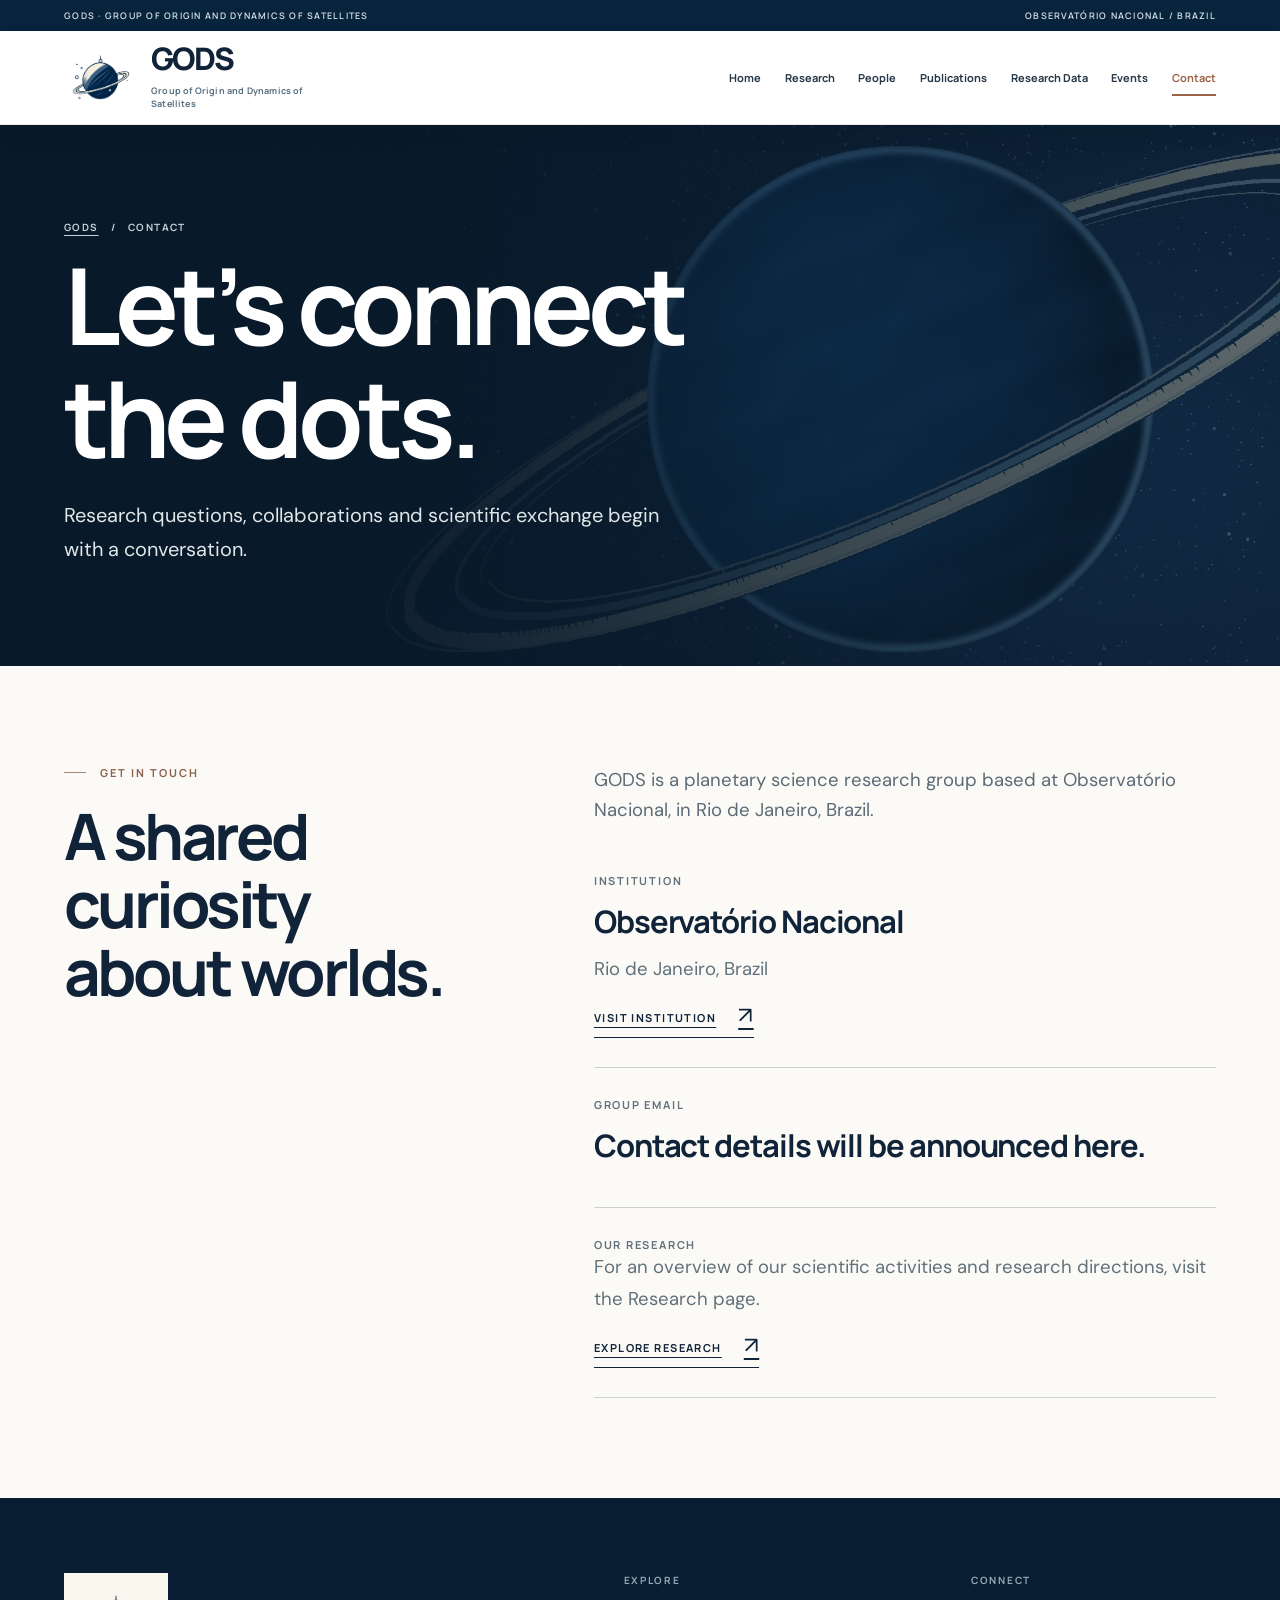
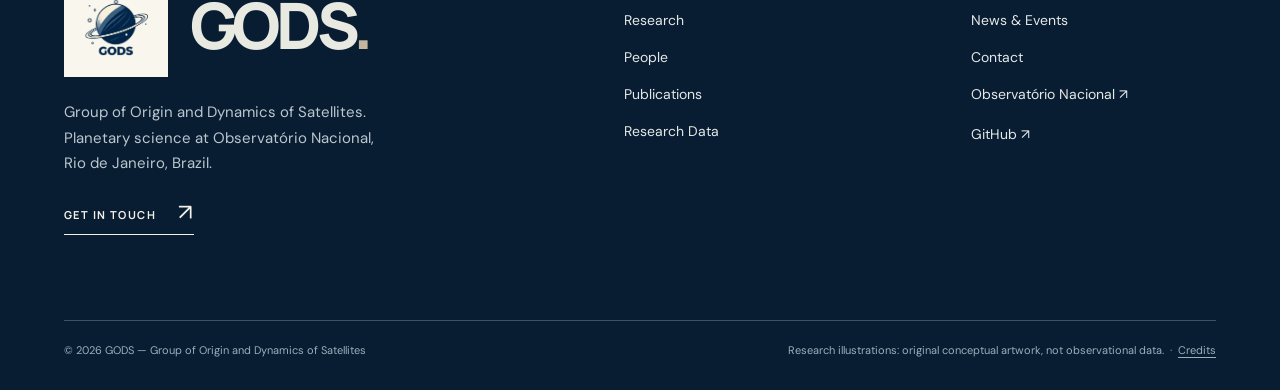
==== contact.html @ fd7c3496 "version chatgpt" ====
<!doctype html><html lang="en"><head><meta charset="utf-8"><meta name="viewport" content="width=device-width,initial-scale=1"><meta name="theme-color" content="#08243d"><meta name="description" content="Contact the GODS research group at Observatório Nacional in Brazil."><meta property="og:type" content="website"><meta property="og:title" content="Contact | GODS"><meta property="og:description" content="Contact the GODS research group at Observatório Nacional in Brazil."><meta property="og:image" content="assets/images/hero-orbits.webp"><title>Contact | GODS — Group of Origin and Dynamics of Satellites</title><link rel="icon" href="assets/images/favicon.svg" type="image/svg+xml"><link rel="stylesheet" href="assets/css/style.css"><script defer src="assets/js/content.js"></script><script defer src="assets/js/site.js"></script></head><body><a class="skip-link" href="#main">Skip to content</a>
<div class="top-strap"><div class="container"><span>GODS · GROUP OF ORIGIN AND DYNAMICS OF SATELLITES</span><span class="strap-right">OBSERVATÓRIO NACIONAL / BRAZIL</span></div></div>
<header class="header is-sticky" id="site-header"><div class="container">
<a href="index.html" class="brand" aria-label="GODS homepage"><img src="assets/images/gods-mark.png" alt="" class="brand-mark"><span><span class="brand-name">GODS</span><span class="brand-sub">Group of Origin and Dynamics of Satellites</span></span></a>
<button class="nav-toggle" id="nav-toggle" type="button" aria-expanded="false" aria-controls="primary-nav" aria-label="Open menu"><span></span><span></span><span></span></button>
<nav class="nav" id="primary-nav" aria-label="Primary navigation"><a href="index.html">Home</a><a href="research.html">Research</a><a href="people.html">People</a><a href="publications.html">Publications</a><a href="data.html">Research Data</a><a href="events.html">Events</a><a href="contact.html" aria-current="page">Contact</a></nav></div></header><main id="main"><section class="page-hero"><img class="hero-bg" src="assets/images/hero-orbits.webp" alt="" aria-hidden="true"><div class="container"><div class="breadcrumb"><a href="index.html">GODS</a><span>/</span><span>Contact</span></div><h1 class="display">Let’s connect<br>the dots.</h1><p>Research questions, collaborations and scientific exchange begin with a conversation.</p></div></section>
<section class="page-intro surface-white"><div class="container contact-wrap"><div><div class="kicker overline" style="margin-bottom:22px">Get in touch</div><h2 class="display">A shared curiosity about worlds.</h2></div><div><p class="body-xl muted">GODS is a planetary science research group based at Observatório Nacional, in Rio de Janeiro, Brazil.</p><div class="contact-item"><div class="text-label">Institution</div><div class="value">Observatório Nacional</div><p>Rio de Janeiro, Brazil</p><a class="line-link" href="https://www.gov.br/observatorio/pt-br" target="_blank" rel="noopener noreferrer">Visit institution <span class="arrow">↗</span></a></div><div class="contact-item"><div class="text-label">Group email</div><div class="value" data-contact-email>Contact details will be announced here.</div></div><div class="contact-item"><div class="text-label">Our research</div><p>For an overview of our scientific activities and research directions, visit the Research page.</p><a class="line-link" href="research.html">Explore research <span class="arrow">↗</span></a></div></div></div></section></main><footer class="site-footer"><div class="container"><div class="footer-top"><div class="footer-identity"><div class="footer-lockup"><img src="assets/images/gods-logo.png" class="footer-logo" alt="GODS emblem"><div class="footer-name">GODS<span style="color:#c2b79e">.</span></div></div><p>Group of Origin and Dynamics of Satellites.<br>Planetary science at Observatório Nacional, Rio de Janeiro, Brazil.</p><a class="line-link" style="color:#f3f0e7" href="contact.html">Get in touch <span class="arrow">↗</span></a></div><div class="footer-col"><div class="footer-heading">Explore</div><a href="research.html">Research</a><a href="people.html">People</a><a href="publications.html">Publications</a><a href="data.html">Research Data</a></div><div class="footer-col"><div class="footer-heading">Connect</div><a href="events.html">News &amp; Events</a><a href="contact.html">Contact</a><a href="https://www.gov.br/observatorio/pt-br" target="_blank" rel="noopener noreferrer">Observatório Nacional ↗</a><a href="#" data-github-link style="display:none" target="_blank" rel="noopener noreferrer">GitHub ↗</a></div></div><div class="footer-bottom"><span>© <span id="current-year">2026</span> GODS — Group of Origin and Dynamics of Satellites</span><span>Research illustrations: original conceptual artwork, not observational data. &nbsp;·&nbsp; <a href="credits.html">Credits</a></span></div></div></footer></body></html>
---- assets/css/style.css ----
/* GODS — Group of Origin and Dynamics of Satellites
   Editorial site / responsive static build for GitHub Pages. */
@import url('https://fonts.googleapis.com/css2?family=DM+Sans:wght@400;500;600;700&family=Manrope:wght@400;500;600;700;800&display=swap');
:root{--ink:#102338;--navy:#071a2f;--deep:#071321;--slate:#54728a;--ivory:#f5f1e5;--paper:#fbfaf7;--white:#fff;--muted:#5a6670;--line:#d9ddd9;--gold:#c4a779;--font:'DM Sans',Arial,sans-serif;--display:'Manrope','DM Sans',Arial,sans-serif;--max:1376px;--ease:cubic-bezier(.2,.65,.2,1)}
*{box-sizing:border-box}html{scroll-behavior:smooth}body{margin:0;font:400 16px/1.7 var(--font);color:var(--ink);background:var(--paper);-webkit-font-smoothing:antialiased}img{max-width:100%;display:block}a{color:inherit;text-decoration:none}button,input,select{font:inherit}button{cursor:pointer}button,input,select{touch-action:manipulation}::selection{background:#c7d8e1;color:var(--deep)}:focus-visible{outline:3px solid #6aa7c7;outline-offset:4px}.sr-only{position:absolute;width:1px;height:1px;overflow:hidden;clip:rect(0,0,0,0);white-space:nowrap}.skip-link{position:fixed;top:-60px;left:12px;z-index:100;padding:12px 18px;color:#fff;background:#111}.skip-link:focus{top:12px}.container{max-width:var(--max);padding:0 clamp(24px,5vw,80px);margin:0 auto}.kicker{font:700 11px/1.3 var(--display);letter-spacing:.18em;text-transform:uppercase}.kicker:before{content:'';width:22px;height:1px;background:currentColor;display:inline-block;vertical-align:middle;margin:0 14px 3px 0;opacity:.75}.section-no{font:600 11px/1 var(--display);letter-spacing:.13em;color:#8b8d89}.display{font-family:var(--display);font-weight:700;letter-spacing:-.055em;line-height:1.06}.section-title{font-size:clamp(2.65rem,5.4vw,5.4rem);margin:0}.body-xl{font-size:clamp(1.2rem,1.9vw,1.6rem);line-height:1.6}.small{font-size:13px}.muted{color:var(--muted)}.light{color:#fff}.overline{color:#8d614c}.line-link{display:inline-flex;align-items:center;gap:22px;border-bottom:1px solid currentColor;padding:0 0 10px;font:700 11px/1.2 var(--display);letter-spacing:.13em;text-transform:uppercase;transition:gap .25s var(--ease)}.line-link:hover{gap:32px}.line-link .arrow{font:400 23px/1 var(--font);margin-top:-4px}.btn{display:inline-flex;align-items:center;justify-content:center;gap:20px;min-height:52px;background:var(--ivory);color:var(--deep);border:1px solid var(--ivory);padding:12px 24px;font:700 11px var(--display);letter-spacing:.1em;text-transform:uppercase;transition:.25s ease}.btn:hover{background:#fff;transform:translateY(-2px)}.btn-outline{background:transparent;color:inherit;border:1px solid currentColor}.btn-outline:hover{background:#ffffff1c}.grid-rule{border-top:1px solid #d9dcd9}.text-label{font:700 11px var(--display);letter-spacing:.16em;text-transform:uppercase;color:#62717a}.surface-ivory{background:var(--ivory)}.surface-white{background:#fff}.surface-dark{background:var(--deep);color:#f7f5ee}
/* Header */
.top-strap{background:#08243d;color:#d6e1e9;min-height:31px;display:flex;align-items:center}.top-strap .container{width:100%;display:flex;justify-content:space-between;gap:15px;font:600 9px/1.5 var(--display);letter-spacing:.14em;text-transform:uppercase}.header{height:94px;position:relative;z-index:25;background:#fff;border-bottom:1px solid #e9ebe9}.header.is-sticky{position:sticky;top:0;box-shadow:0 8px 25px #0819290b}.header .container{height:100%;display:flex;justify-content:space-between;align-items:center;gap:35px}.brand{display:flex;align-items:center;gap:14px;min-width:280px}.brand-mark{height:64px;width:73px;object-fit:contain}.brand-name{font:800 31px/.95 var(--display);letter-spacing:-.065em}.brand-sub{display:block;max-width:155px;font:700 9px/1.5 var(--display);letter-spacing:.02em;color:#587081;margin-top:5px}.nav{display:flex;align-items:center;gap:clamp(13px,1.85vw,29px);height:100%}.nav a{font:700 11px/1.4 var(--display);color:#263748;padding:37px 0;white-space:nowrap;position:relative;transition:color .18s}.nav a:hover,.nav a[aria-current=page]{color:#9b654a}.nav a[aria-current=page]:after{content:'';position:absolute;bottom:26px;left:0;right:0;height:2px;background:#9b654a}.nav-toggle{display:none;align-items:center;justify-content:center;flex-direction:column;gap:5px;background:transparent;border:1px solid #bdc7cc;width:46px;height:46px}.nav-toggle span{height:2px;background:var(--ink);width:20px;transition:transform .2s}
/* Home hero */
.hero{min-height:min(770px,calc(100svh - 125px));position:relative;background:var(--deep) url('../images/hero-orbits.webp') center center / cover no-repeat;display:flex;align-items:center;color:#fff;overflow:hidden}.hero:after{content:'';position:absolute;inset:0;pointer-events:none;background:linear-gradient(180deg,transparent 78%,rgba(0,0,0,.22));z-index:1}.hero .container{position:relative;z-index:2;width:100%;padding-top:80px;padding-bottom:108px}.hero-intro{display:inline-flex;align-items:center;gap:12px;margin-bottom:29px;color:#d8d8cf;font:700 11px var(--display);letter-spacing:.18em;text-transform:uppercase}.hero-intro:before{content:'';height:1px;width:45px;background:var(--gold)}.hero h1{font:700 clamp(3.9rem,7.9vw,8.8rem)/.99 var(--display);letter-spacing:-.065em;max-width:960px;margin:0 0 34px}.hero h1 em{font-style:normal;color:#d6c3a2}.hero p{max-width:470px;font-size:clamp(16px,1.6vw,20px);color:#e2e7e8;line-height:1.7;margin:0 0 36px}.hero-actions{display:flex;gap:18px;align-items:center;flex-wrap:wrap}.hero-foot{position:absolute;bottom:23px;left:0;width:100%;z-index:3;color:#b9c5cd}.hero-foot .container{display:flex;justify-content:space-between;align-items:center;padding-top:0;padding-bottom:0;font:700 10px var(--display);letter-spacing:.13em;text-transform:uppercase}.scroll-cue{display:flex;align-items:center;gap:16px}.scroll-cue:before{content:'';width:39px;height:1px;background:#c5c4b6}
/* Introductions */
.intro-panel{padding:125px 0 133px;background:var(--paper)}.intro-grid{display:grid;grid-template-columns:33% minmax(0,1fr);gap:6vw}.intro-grid h2{font-size:clamp(3rem,5vw,5.8rem);max-width:770px;margin:0 0 30px}.intro-grid .intro-copy{max-width:700px}.intro-grid p{font-size:clamp(1.09rem,1.45vw,1.32rem);line-height:1.8;color:#526271;margin:0 0 23px}.intro-aside{padding-top:13px;display:flex;flex-direction:column;align-items:flex-start;gap:24px}
/* Research editorial tiles */
.research-section{padding:105px 0 120px;background:#ebe9e3}.section-header{display:flex;align-items:flex-end;justify-content:space-between;gap:35px;margin:0 0 42px}.section-header h2{max-width:790px}.section-header .line-link{margin-bottom:8px}.research-mosaic{display:grid;grid-template-columns:1.05fr 1fr .82fr;grid-template-rows:325px 310px;gap:16px}.mosaic-item{position:relative;overflow:hidden;background:var(--deep);color:#fff;display:flex;align-items:flex-end;transition:filter .35s}.mosaic-item:hover{filter:brightness(1.11)}.mosaic-item:nth-child(1){grid-row:span 2}.mosaic-item:nth-child(4){grid-column:span 2}.mosaic-item>img{position:absolute;width:100%;height:100%;object-fit:cover;transition:transform .8s var(--ease)}.mosaic-item:hover>img{transform:scale(1.04)}.mosaic-item:after{content:'';position:absolute;inset:0;background:linear-gradient(180deg,transparent 30%,rgba(2,11,18,.88) 100%)}.mosaic-caption{z-index:1;position:relative;padding:32px 30px 30px;width:100%}.mosaic-caption span{display:block;margin-bottom:13px;color:#e1e2da;font:700 10px var(--display);letter-spacing:.14em}.mosaic-caption h3{font:700 clamp(23px,2.7vw,39px)/1.12 var(--display);letter-spacing:-.044em;margin:0;max-width:375px}.mosaic-caption .mini-arrow{position:absolute;right:27px;bottom:30px;font-size:26px}
/* Quote divider */
.statement{background:#102b46;color:#f2f0e9;position:relative;overflow:hidden;padding:112px 0}.statement:after{content:'';position:absolute;pointer-events:none;width:610px;height:610px;border:1px solid rgba(246,243,229,.13);border-radius:50%;right:-130px;top:-190px;box-shadow:0 0 0 90px rgba(246,243,229,.025),0 0 0 192px rgba(246,243,229,.025)}.statement .container{position:relative;z-index:1}.statement h2{font-size:clamp(2.85rem,6vw,7rem);line-height:1.14;max-width:1050px;margin:20px 0 0;letter-spacing:-.062em}.statement h2 span{color:#c7c3b5}
/* Split editorial */
.split-feature{display:grid;grid-template-columns:1fr 1fr;min-height:595px;background:#fff}.split-image{min-height:510px;position:relative;overflow:hidden}.split-image img{width:100%;height:100%;object-fit:cover;position:absolute;inset:0}.split-content{padding:clamp(58px,6vw,112px);display:flex;flex-direction:column;justify-content:center;align-items:flex-start}.split-content h2{font-size:clamp(2.7rem,4.6vw,5.2rem);margin:20px 0 28px}.split-content p{max-width:520px;color:var(--muted);font-size:18px;line-height:1.7;margin:0 0 34px}.split-feature.reverse .split-image{order:2}.split-feature.reverse .split-content{order:1}
/* Homepage archive + news */
.archive-panel{padding:110px 0;background:var(--paper)}.archive-layout{display:grid;grid-template-columns:1.1fr .75fr;gap:11vw;align-items:end}.archive-layout h2{font-size:clamp(3rem,5.3vw,6.3rem);margin:18px 0 25px}.archive-layout p{font-size:19px;color:var(--muted);max-width:550px}.archive-right{border-top:1px solid #a1a9ae;padding-top:26px}.archive-right strong{font:700 18px var(--display)}.archive-right p{font-size:15px;margin:11px 0 26px}.updates-section{padding:105px 0 125px;background:#e7ebea}.updates-panel{display:grid;grid-template-columns:.9fr 1.1fr;gap:4vw;border-top:1px solid #b8c2c8;padding-top:26px}.updates-panel h3{font:700 clamp(2.3rem,4vw,4.6rem)/1.12 var(--display);letter-spacing:-.055em;margin:18px 0}.updates-panel p{font-size:17px;max-width:490px;color:#4b606a}.updates-visual{min-height:260px;background:#142e46 url('../images/dynamics.webp') center/cover;position:relative}.updates-visual:after{content:'GODS / SCIENTIFIC COMMUNITY';position:absolute;left:22px;bottom:17px;font:700 10px var(--display);letter-spacing:.15em;color:#e2e8ea}
/* Footer */
.site-footer{background:#081d32;color:#e8e9e1;padding:75px 0 30px}.footer-top{display:grid;grid-template-columns:1.4fr .75fr .75fr;gap:8vw;padding-bottom:85px}.footer-identity{max-width:470px}.footer-lockup{display:flex;align-items:center;gap:22px}.footer-logo{width:104px;min-width:104px;height:104px;object-fit:contain;background:#f9f6ee;padding:11px}.footer-name{font:800 clamp(3rem,5vw,5.4rem)/1 var(--display);letter-spacing:-.075em}.footer-identity p{color:#bbc7ce;font-size:15px;max-width:320px;margin:23px 0}.footer-heading{font:700 10px var(--display);letter-spacing:.17em;text-transform:uppercase;color:#96a8b6;margin-bottom:22px}.footer-col a{display:block;color:#e5e8e7;font-size:14px;margin:0 0 13px;transition:color .2s}.footer-col a:hover{color:#c7b08e}.footer-bottom{display:flex;justify-content:space-between;gap:20px;padding-top:21px;border-top:1px solid #3c5363;color:#9dafbb;font-size:11px;line-height:1.6}.footer-bottom a{text-decoration:underline;text-underline-offset:3px}
/* Inner page layout */
.page-hero{background:#102a43;color:#fff;min-height:520px;display:flex;align-items:center;position:relative;overflow:hidden}.page-hero .hero-bg{position:absolute;inset:0;width:100%;height:100%;object-fit:cover;opacity:.53}.page-hero:after{content:'';position:absolute;inset:0;background:linear-gradient(90deg,#081929 0%,#081929d9 34%,#0819293d 100%)}.page-hero .container{width:100%;z-index:1;position:relative;padding-top:95px;padding-bottom:100px}.page-hero h1{font-size:clamp(4.5rem,8.3vw,9rem);margin:15px 0 24px;max-width:1040px}.page-hero p{max-width:630px;color:#e1e6e8;font-size:clamp(17px,1.6vw,20px);margin:0}.page-hero .breadcrumb{display:flex;gap:12px;align-items:center;font:700 10px var(--display);letter-spacing:.14em;text-transform:uppercase;color:#c7d0d5}.page-hero .breadcrumb a{text-decoration:underline;text-underline-offset:4px}.page-intro{padding:100px 0;background:var(--paper)}.page-intro-grid{display:grid;grid-template-columns:.6fr 1.4fr;gap:7vw}.page-intro h2{font-size:clamp(2.4rem,4vw,4.65rem);margin:0 0 26px}.page-intro p{font-size:clamp(17px,1.45vw,21px);color:#5c6b76;margin:0 0 18px;max-width:850px}.research-detail{padding:90px 0;border-top:1px solid #d5d9d6}.research-detail:nth-child(even){background:#fff}.research-detail:nth-child(odd){background:#f3f1eb}.research-detail-grid{display:grid;grid-template-columns:1fr 1fr;gap:clamp(30px,6vw,110px);align-items:center}.research-detail.reverse .research-media{order:2}.research-detail.reverse .research-text{order:1}.research-media{aspect-ratio:1.14;background:#091c32;overflow:hidden}.research-media img{width:100%;height:100%;object-fit:cover}.research-text h2{font-size:clamp(2.5rem,4.3vw,4.85rem);margin:22px 0 27px}.research-text p{font-size:17px;color:#5d6a70;line-height:1.85}.tagline{border-top:1px solid #c5cbd0;padding-top:20px;margin-top:35px;display:flex;gap:8px;flex-wrap:wrap}.tag{display:inline-block;border:1px solid #aeb9c1;padding:7px 11px;font:700 10px var(--display);letter-spacing:.06em;text-transform:uppercase}.action-band{padding:100px 0;background:#102a43;color:#f4f4ed}.action-band .container{display:flex;justify-content:space-between;gap:48px;align-items:center}.action-band h2{font-size:clamp(2.5rem,5vw,5.8rem);margin:16px 0;max-width:760px}.action-band p{color:#c0ccd3;max-width:540px}.action-band .line-link{flex-shrink:0}
/* People */
.people-section{padding:100px 0}.people-heading{font-size:clamp(2.9rem,5vw,5.7rem);margin:18px 0 52px}.person-feature{display:grid;grid-template-columns:.8fr 1.2fr;min-height:480px;background:#f0eee8}.person-picture{background:#0e2944 url('../images/moons.webp') center/cover;display:flex;align-items:center;justify-content:center;position:relative;min-height:350px}.person-picture:after{content:'';position:absolute;inset:0;background:#0a192633}.person-monogram{position:relative;z-index:1;border:1px solid #f0efdf70;border-radius:50%;height:190px;width:190px;display:grid;place-items:center;color:#f2f0df;font:700 65px var(--display);letter-spacing:-.07em}.person-content{padding:clamp(32px,5vw,79px);display:flex;flex-direction:column;justify-content:center}.person-content h3{font-size:clamp(2.4rem,4.4vw,5.5rem);margin:13px 0 12px}.person-content .role{font:700 11px var(--display);letter-spacing:.15em;text-transform:uppercase;color:#a06f50}.person-content p{color:#586775;max-width:580px;font-size:18px}.person-links{display:flex;flex-wrap:wrap;gap:24px;margin-top:24px}.roster{padding:90px 0 115px;background:#fff}.roster-group{margin-top:55px}.roster-group h3{font:700 24px var(--display);letter-spacing:-.04em;padding-bottom:20px;border-bottom:1px solid #c8cfce}.roster-grid{display:grid;grid-template-columns:repeat(3,1fr);gap:24px;margin-top:25px}.person-small{border-top:3px solid #0b314f;padding:25px 10px 27px 0}.person-small h4{font:700 22px var(--display);margin:0 0 6px}.person-small p{font-size:14px;color:#687780}.blank-panel{padding:37px;background:#f1f3f0;color:#5c6b77;font-size:16px;border-left:3px solid #96a8ac}.blank-panel p{margin:0}
/* Content archives */
.archive-section{padding:92px 0 135px;min-height:540px}.archive-tools{display:flex;justify-content:space-between;gap:15px;flex-wrap:wrap;align-items:center;padding:26px 0;border-top:1px solid #b7c0c4;border-bottom:1px solid #b7c0c4}.tabs{display:flex;gap:0;flex-wrap:wrap;align-items:center}.tabs button{appearance:none;background:none;color:#60707b;border:0;border-bottom:2px solid transparent;padding:11px 24px 13px;font:700 12px var(--display);transition:.2s}.tabs button:first-child{padding-left:0}.tabs button[aria-selected=true]{border-bottom-color:#af8064;color:#0c2942}.tabs button:hover{color:var(--ink)}.filter-fields{display:flex;gap:11px;align-items:center}.filter-fields input,.filter-fields select{min-height:44px;padding:10px 13px;border:1px solid #b9c3ca;border-radius:0;background:#fff;color:#173147;font-size:13px;max-width:240px;outline-offset:3px}.result-count{font:700 11px var(--display);letter-spacing:.12em;text-transform:uppercase;color:#65737d;margin:30px 0 18px}.pub-list{margin:0;padding:0;list-style:none}.pub-entry{display:grid;grid-template-columns:70px 1fr auto;gap:28px;padding:30px 0;border-bottom:1px solid #d0d7d8}.pub-year{font:700 17px var(--display);color:#a26f52}.pub-entry h3{font:700 clamp(20px,2.1vw,29px)/1.3 var(--display);letter-spacing:-.03em;margin:0 0 13px}.pub-entry p{margin:0 0 7px;color:#5e6a74;font-size:14px}.pub-entry .pub-links{display:flex;gap:12px;flex-wrap:wrap;margin-top:16px}.pub-entry .pub-links a{font:700 11px var(--display);letter-spacing:.07em;border-bottom:1px solid #a16a4f;padding-bottom:3px;text-transform:uppercase}.pub-kind{font:700 10px var(--display);letter-spacing:.1em;text-transform:uppercase;color:#687a85;white-space:nowrap}.empty-state{padding:72px clamp(20px,5vw,90px);margin-top:28px;border:1px solid #c9d2d1;background:#f1f0ea;min-height:240px;position:relative;overflow:hidden}.empty-state:after{content:'';height:280px;width:280px;position:absolute;right:-110px;top:-100px;border:1px solid #c4c0b5;border-radius:50%;box-shadow:0 0 0 34px #d2d3cb33,0 0 0 80px #dadbd033;pointer-events:none}.empty-state h3{font:700 clamp(24px,3.2vw,37px)/1.2 var(--display);letter-spacing:-.04em;max-width:660px;margin:0 0 14px}.empty-state p{font-size:16px;max-width:580px;margin:0;color:#586976}.notice{padding:28px 30px;border-top:1px solid #c7ced0;background:#f3f4f1;margin:42px 0 0;color:#4a6170}.notice h3{font:700 21px var(--display);margin:0 0 10px}.notice p{margin:0;font-size:15px}
/* Data */
.data-grid{display:grid;grid-template-columns:repeat(2,1fr);gap:24px;margin-top:36px}.data-card{background:#f4f3ed;padding:27px 30px 30px;border-top:3px solid #3c6580}.data-card .data-kind{font:700 10px var(--display);letter-spacing:.15em;color:#ac7153}.data-card h3{font:700 24px var(--display);margin:14px 0 13px}.data-card p{color:#687681;font-size:15px}.data-card a{font:700 12px var(--display);text-decoration:underline;text-underline-offset:5px}.data-guidelines{padding:90px 0;background:#ebeae4}.guideline-grid{display:grid;grid-template-columns:repeat(3,1fr);gap:27px;margin-top:43px}.guideline{border-top:1px solid #aab8bc;padding-top:20px}.guideline .count{font:700 13px var(--display);color:#a0674f}.guideline h3{font:700 24px var(--display);letter-spacing:-.03em}.guideline p{color:#5d6d75;font-size:15px}
/* Contact */
.contact-wrap{display:grid;grid-template-columns:.8fr 1.2fr;gap:9vw}.contact-wrap h2{font-size:clamp(2.8rem,5vw,5.5rem);margin:0}.contact-item{padding:29px 0;border-bottom:1px solid #cbd1d2}.contact-item .value{font:700 clamp(20px,2.8vw,31px) var(--display);letter-spacing:-.035em;margin:12px 0}.contact-item p{color:#61727b}.contact-item a{text-decoration:underline;text-underline-offset:5px}
/* Motion */
.js .reveal{opacity:0;transform:translateY(22px);transition:opacity .7s ease,transform .7s var(--ease)}.js .reveal.visible{opacity:1;transform:translateY(0)}
@media(max-width:1200px){.nav{gap:13px}.nav a{font-size:10px}.brand{min-width:230px}.brand-sub{max-width:135px}.research-mosaic{grid-template-columns:1fr 1fr;grid-template-rows:310px 280px 290px}.mosaic-item:nth-child(1){grid-row:span 2}.mosaic-item:nth-child(4){grid-column:1/-1}.mosaic-item:nth-child(3){grid-column:2;grid-row:2}}
@media(max-width:960px){.header{height:80px}.brand-mark{width:58px;height:57px}.nav-toggle{display:flex}.nav{position:absolute;top:80px;left:0;right:0;background:#fff;border-top:1px solid #e1e4e6;display:none;flex-direction:column;align-items:stretch;height:auto;gap:0;padding:16px 6% 28px;box-shadow:0 22px 30px #07182725}.nav.is-open{display:flex}.nav a{padding:15px 5px;font-size:15px;border-bottom:1px solid #ebeeed}.nav a[aria-current=page]:after{display:none}.hero{min-height:650px}.hero h1{max-width:740px}.intro-grid{gap:35px}.split-content{padding:60px 40px}.footer-top{gap:40px}.roster-grid{grid-template-columns:repeat(2,1fr)}}
@media(max-width:700px){body{font-size:15px}.container{padding:0 23px}.top-strap .container{font-size:8px}.top-strap .strap-right{display:none}.brand{min-width:0}.brand-name{font-size:27px}.brand-sub{font-size:8px}.hero{min-height:660px;background-position:62% center}.hero:before{content:'';position:absolute;inset:0;background:linear-gradient(90deg,#061625e8,#091928a0 60%,#09192845)}.hero .container{padding-top:68px;padding-bottom:96px}.hero h1{font-size:clamp(3.55rem,13vw,5.3rem);max-width:530px}.hero p{max-width:400px}.hero-foot .container{font-size:8px}.hero-foot .hide-mobile{display:none}.intro-panel{padding:78px 0}.intro-grid{grid-template-columns:1fr;gap:24px}.intro-aside{gap:12px}.intro-grid h2{font-size:clamp(2.65rem,10vw,4.3rem)}.research-section,.archive-panel,.updates-section{padding:72px 0 85px}.section-header{flex-direction:column;align-items:flex-start;gap:24px}.research-mosaic{display:grid;grid-template-columns:1fr 1fr;grid-template-rows:320px 235px 235px;gap:10px}.mosaic-item:nth-child(1){grid-column:1/-1;grid-row:1}.mosaic-item:nth-child(2){grid-column:1;grid-row:2}.mosaic-item:nth-child(3){grid-column:2;grid-row:2}.mosaic-item:nth-child(4){grid-column:1/-1;grid-row:3}.mosaic-caption{padding:17px}.mosaic-caption h3{font-size:clamp(18px,4.1vw,26px)}.mosaic-caption .mini-arrow{display:none}.statement{padding:78px 0}.statement h2{font-size:clamp(2.75rem,10vw,4.8rem)}.split-feature,.split-feature.reverse{grid-template-columns:1fr}.split-feature .split-image,.split-feature.reverse .split-image{order:1;min-height:340px}.split-feature .split-content,.split-feature.reverse .split-content{order:2;padding:60px 23px 70px}.archive-layout,.updates-panel{grid-template-columns:1fr;gap:26px}.archive-layout h2{font-size:clamp(3rem,10vw,5rem)}.updates-visual{min-height:280px}.footer-top{grid-template-columns:1fr 1fr;gap:38px;padding-bottom:42px}.footer-identity{grid-column:1/-1}.footer-bottom{flex-direction:column}.page-hero{min-height:460px}.page-hero .container{padding-top:75px;padding-bottom:75px}.page-hero h1{font-size:clamp(3.9rem,13vw,6.5rem)}.page-intro{padding:76px 0}.page-intro-grid{grid-template-columns:1fr;gap:24px}.research-detail{padding:65px 0}.research-detail-grid,.research-detail.reverse .research-detail-grid{grid-template-columns:1fr;gap:29px}.research-detail .research-media,.research-detail.reverse .research-media{order:1}.research-detail .research-text,.research-detail.reverse .research-text{order:2}.research-detail .research-text h2{margin:13px 0 20px}.action-band{padding:75px 0}.action-band .container{flex-direction:column;align-items:flex-start}.person-feature{grid-template-columns:1fr}.people-section,.roster,.archive-section{padding:70px 0}.person-picture{min-height:290px}.person-content{padding:40px 25px}.archive-tools{align-items:stretch;flex-direction:column}.filter-fields{width:100%}.filter-fields input,.filter-fields select{flex:1;min-width:0}.pub-entry{grid-template-columns:53px 1fr;gap:15px}.pub-kind{grid-column:2}.data-grid,.guideline-grid{grid-template-columns:1fr}.contact-wrap{grid-template-columns:1fr;gap:24px}.contact-wrap h2{margin-bottom:20px}}
@media(max-width:420px){.top-strap{min-height:27px}.top-strap .container{font-size:7px}.hero h1{font-size:3.45rem}.hero-actions .btn{font-size:10px;padding:12px 16px}.brand-mark{width:50px;height:51px}.brand{gap:9px}.brand-name{font-size:25px}.brand-sub{font-size:7.5px}.research-mosaic{grid-template-rows:320px 230px 230px}.mosaic-caption h3{font-size:17px}.footer-lockup{gap:17px}.footer-name{font-size:3rem}.tabs button{padding:11px 11px 13px;font-size:11px}.tabs button:first-child{padding-left:0}}
@media(prefers-reduced-motion:reduce){html{scroll-behavior:auto}*,*:before,*:after{transition-duration:.01ms!important;animation-duration:.01ms!important}.js .reveal{opacity:1!important;transform:none!important}}
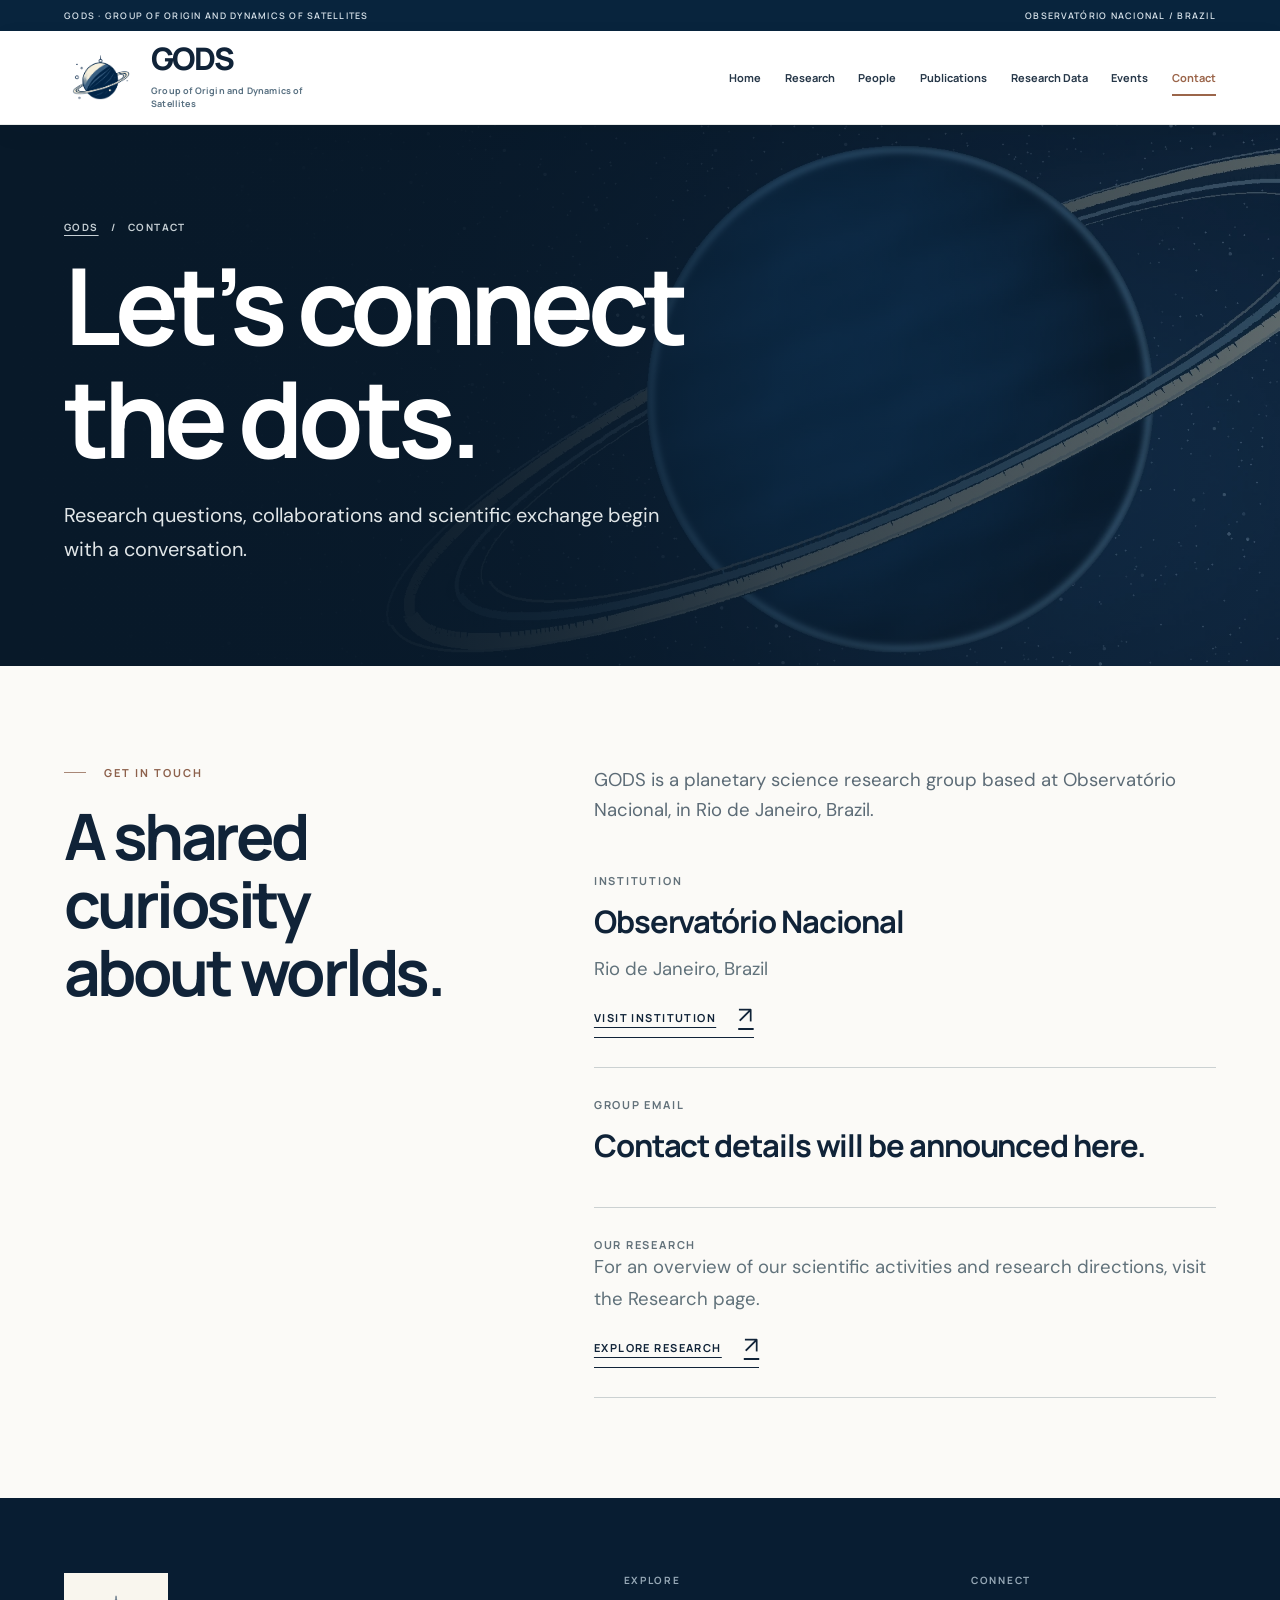
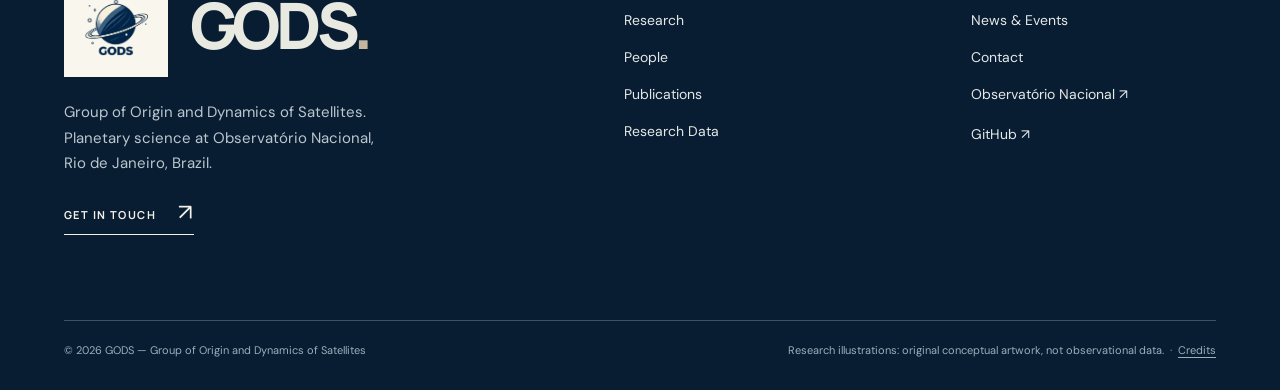
==== commit a54feebd: "version with header" ====
--- a/contact.html
+++ b/contact.html
@@ -1,7 +1,113 @@
-<!doctype html><html lang="en"><head><meta charset="utf-8"><meta name="viewport" content="width=device-width,initial-scale=1"><meta name="theme-color" content="#08243d"><meta name="description" content="Contact the GODS research group at Observatório Nacional in Brazil."><meta property="og:type" content="website"><meta property="og:title" content="Contact | GODS"><meta property="og:description" content="Contact the GODS research group at Observatório Nacional in Brazil."><meta property="og:image" content="assets/images/hero-orbits.webp"><title>Contact | GODS — Group of Origin and Dynamics of Satellites</title><link rel="icon" href="assets/images/favicon.svg" type="image/svg+xml"><link rel="stylesheet" href="assets/css/style.css"><script defer src="assets/js/content.js"></script><script defer src="assets/js/site.js"></script></head><body><a class="skip-link" href="#main">Skip to content</a>
-<div class="top-strap"><div class="container"><span>GODS · GROUP OF ORIGIN AND DYNAMICS OF SATELLITES</span><span class="strap-right">OBSERVATÓRIO NACIONAL / BRAZIL</span></div></div>
-<header class="header is-sticky" id="site-header"><div class="container">
-<a href="index.html" class="brand" aria-label="GODS homepage"><img src="assets/images/gods-mark.png" alt="" class="brand-mark"><span><span class="brand-name">GODS</span><span class="brand-sub">Group of Origin and Dynamics of Satellites</span></span></a>
-<button class="nav-toggle" id="nav-toggle" type="button" aria-expanded="false" aria-controls="primary-nav" aria-label="Open menu"><span></span><span></span><span></span></button>
-<nav class="nav" id="primary-nav" aria-label="Primary navigation"><a href="index.html">Home</a><a href="research.html">Research</a><a href="people.html">People</a><a href="publications.html">Publications</a><a href="data.html">Research Data</a><a href="events.html">Events</a><a href="contact.html" aria-current="page">Contact</a></nav></div></header><main id="main"><section class="page-hero"><img class="hero-bg" src="assets/images/hero-orbits.webp" alt="" aria-hidden="true"><div class="container"><div class="breadcrumb"><a href="index.html">GODS</a><span>/</span><span>Contact</span></div><h1 class="display">Let’s connect<br>the dots.</h1><p>Research questions, collaborations and scientific exchange begin with a conversation.</p></div></section>
-<section class="page-intro surface-white"><div class="container contact-wrap"><div><div class="kicker overline" style="margin-bottom:22px">Get in touch</div><h2 class="display">A shared curiosity about worlds.</h2></div><div><p class="body-xl muted">GODS is a planetary science research group based at Observatório Nacional, in Rio de Janeiro, Brazil.</p><div class="contact-item"><div class="text-label">Institution</div><div class="value">Observatório Nacional</div><p>Rio de Janeiro, Brazil</p><a class="line-link" href="https://www.gov.br/observatorio/pt-br" target="_blank" rel="noopener noreferrer">Visit institution <span class="arrow">↗</span></a></div><div class="contact-item"><div class="text-label">Group email</div><div class="value" data-contact-email>Contact details will be announced here.</div></div><div class="contact-item"><div class="text-label">Our research</div><p>For an overview of our scientific activities and research directions, visit the Research page.</p><a class="line-link" href="research.html">Explore research <span class="arrow">↗</span></a></div></div></div></section></main><footer class="site-footer"><div class="container"><div class="footer-top"><div class="footer-identity"><div class="footer-lockup"><img src="assets/images/gods-logo.png" class="footer-logo" alt="GODS emblem"><div class="footer-name">GODS<span style="color:#c2b79e">.</span></div></div><p>Group of Origin and Dynamics of Satellites.<br>Planetary science at Observatório Nacional, Rio de Janeiro, Brazil.</p><a class="line-link" style="color:#f3f0e7" href="contact.html">Get in touch <span class="arrow">↗</span></a></div><div class="footer-col"><div class="footer-heading">Explore</div><a href="research.html">Research</a><a href="people.html">People</a><a href="publications.html">Publications</a><a href="data.html">Research Data</a></div><div class="footer-col"><div class="footer-heading">Connect</div><a href="events.html">News &amp; Events</a><a href="contact.html">Contact</a><a href="https://www.gov.br/observatorio/pt-br" target="_blank" rel="noopener noreferrer">Observatório Nacional ↗</a><a href="#" data-github-link style="display:none" target="_blank" rel="noopener noreferrer">GitHub ↗</a></div></div><div class="footer-bottom"><span>© <span id="current-year">2026</span> GODS — Group of Origin and Dynamics of Satellites</span><span>Research illustrations: original conceptual artwork, not observational data. &nbsp;·&nbsp; <a href="credits.html">Credits</a></span></div></div></footer></body></html>+<!DOCTYPE html>
+<html lang="en">
+ <head>
+  <meta charset="utf-8"/>
+  <meta content="width=device-width,initial-scale=1" name="viewport"/>
+  <meta content="#08243d" name="theme-color"/>
+  <meta content="Contact the GODS research group at Observat&oacute;rio Nacional in Brazil." name="description"/>
+  <meta content="website" property="og:type"/>
+  <meta content="Contact | GODS" property="og:title"/>
+  <meta content="Contact the GODS research group at Observat&oacute;rio Nacional in Brazil." property="og:description"/>
+  <meta content="assets/images/hero-orbits.webp" property="og:image"/>
+  <title>
+   Contact | GODS &mdash; Group of Origin and Dynamics of Satellites
+  </title>
+  <link href="assets/images/favicon.svg" rel="icon" type="image/svg+xml"/>
+  <link href="assets/css/style.css" rel="stylesheet"/>
+  <script defer="" src="assets/js/content.js">
+  </script>
+  <script defer="" src="assets/js/layout.js">
+  </script>
+ </head>
+ <body>
+  <a class="skip-link" href="#main">
+   Skip to content
+  </a>
+  <div id="site-header-placeholder">
+  </div>
+  <main id="main">
+   <section class="page-hero">
+    <img alt="" aria-hidden="true" class="hero-bg" src="assets/images/hero-orbits.webp"/>
+    <div class="container">
+     <div class="breadcrumb">
+      <a href="index.html">
+       GODS
+      </a>
+      <span>
+       /
+      </span>
+      <span>
+       Contact
+      </span>
+     </div>
+     <h1 class="display">
+      Let&rsquo;s connect
+      <br/>
+      the dots.
+     </h1>
+     <p>
+      Research questions, collaborations and scientific exchange begin with a conversation.
+     </p>
+    </div>
+   </section>
+   <section class="page-intro surface-white">
+    <div class="container contact-wrap">
+     <div>
+      <div class="kicker overline" style="margin-bottom:22px">
+       Get in touch
+      </div>
+      <h2 class="display">
+       A shared curiosity about worlds.
+      </h2>
+     </div>
+     <div>
+      <p class="body-xl muted">
+       GODS is a planetary science research group based at Observat&oacute;rio Nacional, in Rio de Janeiro, Brazil.
+      </p>
+      <div class="contact-item">
+       <div class="text-label">
+        Institution
+       </div>
+       <div class="value">
+        Observat&oacute;rio Nacional
+       </div>
+       <p>
+        Rio de Janeiro, Brazil
+       </p>
+       <a class="line-link" href="https://www.gov.br/observatorio/pt-br" rel="noopener noreferrer" target="_blank">
+        Visit institution
+        <span class="arrow">
+         &nearrow;
+        </span>
+       </a>
+      </div>
+      <div class="contact-item">
+       <div class="text-label">
+        Group email
+       </div>
+       <div class="value" data-contact-email="">
+        Contact details will be announced here.
+       </div>
+      </div>
+      <div class="contact-item">
+       <div class="text-label">
+        Our research
+       </div>
+       <p>
+        For an overview of our scientific activities and research directions, visit the Research page.
+       </p>
+       <a class="line-link" href="research.html">
+        Explore research
+        <span class="arrow">
+         &nearrow;
+        </span>
+       </a>
+      </div>
+     </div>
+    </div>
+   </section>
+  </main>
+  <div id="site-footer-placeholder">
+  </div>
+ </body>
+</html>
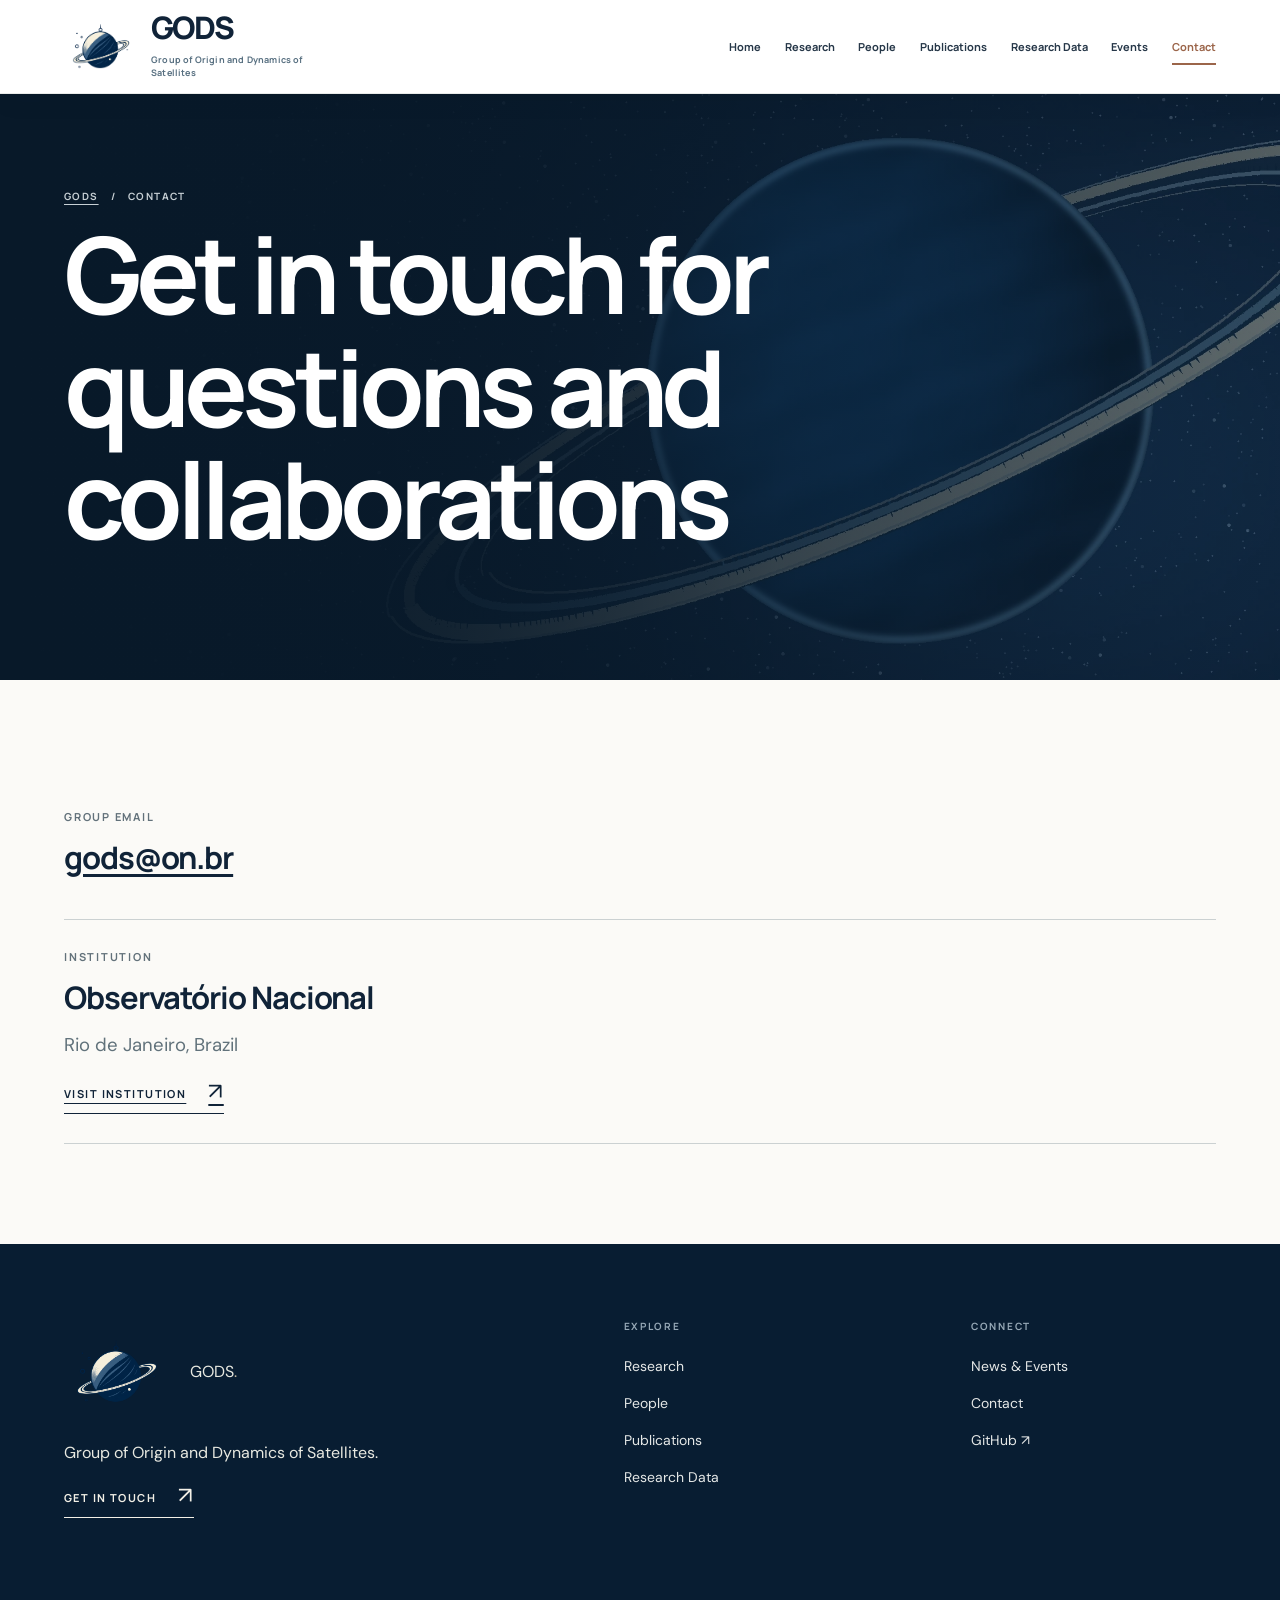
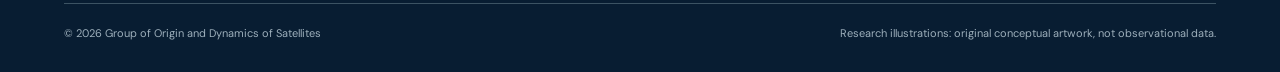
==== commit 8f135d3e: "people" ====
--- a/contact.html
+++ b/contact.html
@@ -1,113 +1,116 @@
+
 <!DOCTYPE html>
 <html lang="en">
- <head>
-  <meta charset="utf-8"/>
-  <meta content="width=device-width,initial-scale=1" name="viewport"/>
-  <meta content="#08243d" name="theme-color"/>
-  <meta content="Contact the GODS research group at Observat&oacute;rio Nacional in Brazil." name="description"/>
-  <meta content="website" property="og:type"/>
-  <meta content="Contact | GODS" property="og:title"/>
-  <meta content="Contact the GODS research group at Observat&oacute;rio Nacional in Brazil." property="og:description"/>
-  <meta content="assets/images/hero-orbits.webp" property="og:image"/>
-  <title>
-   Contact | GODS &mdash; Group of Origin and Dynamics of Satellites
-  </title>
-  <link href="assets/images/favicon.svg" rel="icon" type="image/svg+xml"/>
-  <link href="assets/css/style.css" rel="stylesheet"/>
-  <script defer="" src="assets/js/content.js">
-  </script>
-  <script defer="" src="assets/js/layout.js">
-  </script>
- </head>
- <body>
-  <a class="skip-link" href="#main">
-   Skip to content
-  </a>
-  <div id="site-header-placeholder">
-  </div>
-  <main id="main">
-   <section class="page-hero">
-    <img alt="" aria-hidden="true" class="hero-bg" src="assets/images/hero-orbits.webp"/>
-    <div class="container">
-     <div class="breadcrumb">
-      <a href="index.html">
-       GODS
-      </a>
-      <span>
-       /
-      </span>
-      <span>
-       Contact
-      </span>
-     </div>
-     <h1 class="display">
-      Let&rsquo;s connect
-      <br/>
-      the dots.
-     </h1>
-     <p>
-      Research questions, collaborations and scientific exchange begin with a conversation.
-     </p>
-    </div>
-   </section>
-   <section class="page-intro surface-white">
-    <div class="container contact-wrap">
-     <div>
-      <div class="kicker overline" style="margin-bottom:22px">
-       Get in touch
-      </div>
-      <h2 class="display">
-       A shared curiosity about worlds.
-      </h2>
-     </div>
-     <div>
-      <p class="body-xl muted">
-       GODS is a planetary science research group based at Observat&oacute;rio Nacional, in Rio de Janeiro, Brazil.
-      </p>
-      <div class="contact-item">
-       <div class="text-label">
-        Institution
-       </div>
-       <div class="value">
-        Observat&oacute;rio Nacional
-       </div>
-       <p>
-        Rio de Janeiro, Brazil
-       </p>
-       <a class="line-link" href="https://www.gov.br/observatorio/pt-br" rel="noopener noreferrer" target="_blank">
-        Visit institution
-        <span class="arrow">
-         &nearrow;
-        </span>
-       </a>
-      </div>
-      <div class="contact-item">
-       <div class="text-label">
-        Group email
-       </div>
-       <div class="value" data-contact-email="">
-        Contact details will be announced here.
-       </div>
-      </div>
-      <div class="contact-item">
-       <div class="text-label">
-        Our research
-       </div>
-       <p>
-        For an overview of our scientific activities and research directions, visit the Research page.
-       </p>
-       <a class="line-link" href="research.html">
-        Explore research
-        <span class="arrow">
-         &nearrow;
-        </span>
-       </a>
-      </div>
-     </div>
-    </div>
-   </section>
-  </main>
-  <div id="site-footer-placeholder">
-  </div>
- </body>
+
+<head>
+    <meta charset="utf-8">
+    <meta name="viewport" content="width=device-width, initial-scale=1">
+    <meta name="theme-color" content="#08243d">
+    <meta name="description" content="Contact the GODS research group at Observatório Nacional in Brazil.">
+
+    <meta property="og:type" content="website">
+    <meta property="og:title" content="Contact | GODS">
+    <meta property="og:description" content="Contact the GODS research group at Observatório Nacional in Brazil.">
+    <meta property="og:image" content="assets/images/hero-orbits.webp">
+
+    <title>Contact | GODS </title>
+
+    <link rel="icon" href="assets/images/favicon.svg" type="image/svg+xml">
+    <link rel="stylesheet" href="assets/css/style.css">
+
+    <script defer src="assets/js/content.js"></script>
+    <script defer src="assets/js/layout.js"></script>
+</head>
+
+<body>
+
+    <a class="skip-link" href="#main">
+        Skip to content
+    </a>
+
+    <div id="site-header-placeholder"></div>
+
+    <main id="main">
+
+        <!-- PAGE TITLE -->
+        <section class="page-hero">
+
+            <img
+                class="hero-bg"
+                src="assets/images/hero-orbits.webp"
+                alt=""
+                aria-hidden="true"
+            >
+
+            <div class="container">
+
+                <div class="breadcrumb">
+                    <a href="index.html">GODS</a>
+                    <span>/</span>
+                    <span>Contact</span>
+                </div>
+
+                <h1 class="display">
+                    Get in touch for questions and collaborations
+                </h1>
+
+            </div>
+
+        </section>
+
+        <!-- CONTACT INFORMATION -->
+        <section class="page-intro surface-white">
+
+            <div class="container">
+
+                <div class="contact-item">
+
+                    <div class="text-label">
+                        Group Email
+                    </div>
+
+                    <div class="value">
+                        <a href="mailto:gods@on.br">
+                            gods@on.br
+                        </a>
+                    </div>
+
+                </div>
+
+                <div class="contact-item">
+
+                    <div class="text-label">
+                        Institution
+                    </div>
+
+                    <div class="value">
+                        Observatório Nacional
+                    </div>
+
+                    <p>
+                        Rio de Janeiro, Brazil
+                    </p>
+
+                    <a
+                        class="line-link"
+                        href="https://www.gov.br/observatorio/pt-br"
+                        target="_blank"
+                        rel="noopener noreferrer"
+                    >
+                        Visit institution
+                        <span class="arrow">↗</span>
+                    </a>
+
+                </div>
+
+            </div>
+
+        </section>
+
+    </main>
+
+    <div id="site-footer-placeholder"></div>
+
+</body>
+
 </html>
--- a/assets/css/style.css
+++ b/assets/css/style.css
@@ -18,7 +18,16 @@
 /* Homepage archive + news */
 .archive-panel{padding:110px 0;background:var(--paper)}.archive-layout{display:grid;grid-template-columns:1.1fr .75fr;gap:11vw;align-items:end}.archive-layout h2{font-size:clamp(3rem,5.3vw,6.3rem);margin:18px 0 25px}.archive-layout p{font-size:19px;color:var(--muted);max-width:550px}.archive-right{border-top:1px solid #a1a9ae;padding-top:26px}.archive-right strong{font:700 18px var(--display)}.archive-right p{font-size:15px;margin:11px 0 26px}.updates-section{padding:105px 0 125px;background:#e7ebea}.updates-panel{display:grid;grid-template-columns:.9fr 1.1fr;gap:4vw;border-top:1px solid #b8c2c8;padding-top:26px}.updates-panel h3{font:700 clamp(2.3rem,4vw,4.6rem)/1.12 var(--display);letter-spacing:-.055em;margin:18px 0}.updates-panel p{font-size:17px;max-width:490px;color:#4b606a}.updates-visual{min-height:260px;background:#142e46 url('../images/dynamics.webp') center/cover;position:relative}.updates-visual:after{content:'GODS / SCIENTIFIC COMMUNITY';position:absolute;left:22px;bottom:17px;font:700 10px var(--display);letter-spacing:.15em;color:#e2e8ea}
 /* Footer */
-.site-footer{background:#081d32;color:#e8e9e1;padding:75px 0 30px}.footer-top{display:grid;grid-template-columns:1.4fr .75fr .75fr;gap:8vw;padding-bottom:85px}.footer-identity{max-width:470px}.footer-lockup{display:flex;align-items:center;gap:22px}.footer-logo{width:104px;min-width:104px;height:104px;object-fit:contain;background:#f9f6ee;padding:11px}.footer-name{font:800 clamp(3rem,5vw,5.4rem)/1 var(--display);letter-spacing:-.075em}.footer-identity p{color:#bbc7ce;font-size:15px;max-width:320px;margin:23px 0}.footer-heading{font:700 10px var(--display);letter-spacing:.17em;text-transform:uppercase;color:#96a8b6;margin-bottom:22px}.footer-col a{display:block;color:#e5e8e7;font-size:14px;margin:0 0 13px;transition:color .2s}.footer-col a:hover{color:#c7b08e}.footer-bottom{display:flex;justify-content:space-between;gap:20px;padding-top:21px;border-top:1px solid #3c5363;color:#9dafbb;font-size:11px;line-height:1.6}.footer-bottom a{text-decoration:underline;text-underline-offset:3px}
+.site-footer{background:#081d32;color:#e8e9e1;padding:75px 0 30px}.footer-top{display:grid;grid-template-columns:1.4fr .75fr .75fr;gap:8vw;padding-bottom:85px}.footer-identity{max-width:470px}.footer-lockup{display:flex;align-items:center;gap:22px}
+.footer-logo {
+    width: 104px;
+    min-width: 104px;
+    height: 104px;
+    object-fit: contain;
+    background: transparent;
+    padding: 0;
+}
+.footer-heading{font:700 10px var(--display);letter-spacing:.17em;text-transform:uppercase;color:#96a8b6;margin-bottom:22px}.footer-col a{display:block;color:#e5e8e7;font-size:14px;margin:0 0 13px;transition:color .2s}.footer-col a:hover{color:#c7b08e}.footer-bottom{display:flex;justify-content:space-between;gap:20px;padding-top:21px;border-top:1px solid #3c5363;color:#9dafbb;font-size:11px;line-height:1.6}.footer-bottom a{text-decoration:underline;text-underline-offset:3px}
 /* Inner page layout */
 .page-hero{background:#102a43;color:#fff;min-height:520px;display:flex;align-items:center;position:relative;overflow:hidden}.page-hero .hero-bg{position:absolute;inset:0;width:100%;height:100%;object-fit:cover;opacity:.53}.page-hero:after{content:'';position:absolute;inset:0;background:linear-gradient(90deg,#081929 0%,#081929d9 34%,#0819293d 100%)}.page-hero .container{width:100%;z-index:1;position:relative;padding-top:95px;padding-bottom:100px}.page-hero h1{font-size:clamp(4.5rem,8.3vw,9rem);margin:15px 0 24px;max-width:1040px}.page-hero p{max-width:630px;color:#e1e6e8;font-size:clamp(17px,1.6vw,20px);margin:0}.page-hero .breadcrumb{display:flex;gap:12px;align-items:center;font:700 10px var(--display);letter-spacing:.14em;text-transform:uppercase;color:#c7d0d5}.page-hero .breadcrumb a{text-decoration:underline;text-underline-offset:4px}.page-intro{padding:100px 0;background:var(--paper)}.page-intro-grid{display:grid;grid-template-columns:.6fr 1.4fr;gap:7vw}.page-intro h2{font-size:clamp(2.4rem,4vw,4.65rem);margin:0 0 26px}.page-intro p{font-size:clamp(17px,1.45vw,21px);color:#5c6b76;margin:0 0 18px;max-width:850px}.research-detail{padding:90px 0;border-top:1px solid #d5d9d6}.research-detail:nth-child(even){background:#fff}.research-detail:nth-child(odd){background:#f3f1eb}.research-detail-grid{display:grid;grid-template-columns:1fr 1fr;gap:clamp(30px,6vw,110px);align-items:center}.research-detail.reverse .research-media{order:2}.research-detail.reverse .research-text{order:1}.research-media{aspect-ratio:1.14;background:#091c32;overflow:hidden}.research-media img{width:100%;height:100%;object-fit:cover}.research-text h2{font-size:clamp(2.5rem,4.3vw,4.85rem);margin:22px 0 27px}.research-text p{font-size:17px;color:#5d6a70;line-height:1.85}.tagline{border-top:1px solid #c5cbd0;padding-top:20px;margin-top:35px;display:flex;gap:8px;flex-wrap:wrap}.tag{display:inline-block;border:1px solid #aeb9c1;padding:7px 11px;font:700 10px var(--display);letter-spacing:.06em;text-transform:uppercase}.action-band{padding:100px 0;background:#102a43;color:#f4f4ed}.action-band .container{display:flex;justify-content:space-between;gap:48px;align-items:center}.action-band h2{font-size:clamp(2.5rem,5vw,5.8rem);margin:16px 0;max-width:760px}.action-band p{color:#c0ccd3;max-width:540px}.action-band .line-link{flex-shrink:0}
 /* People */
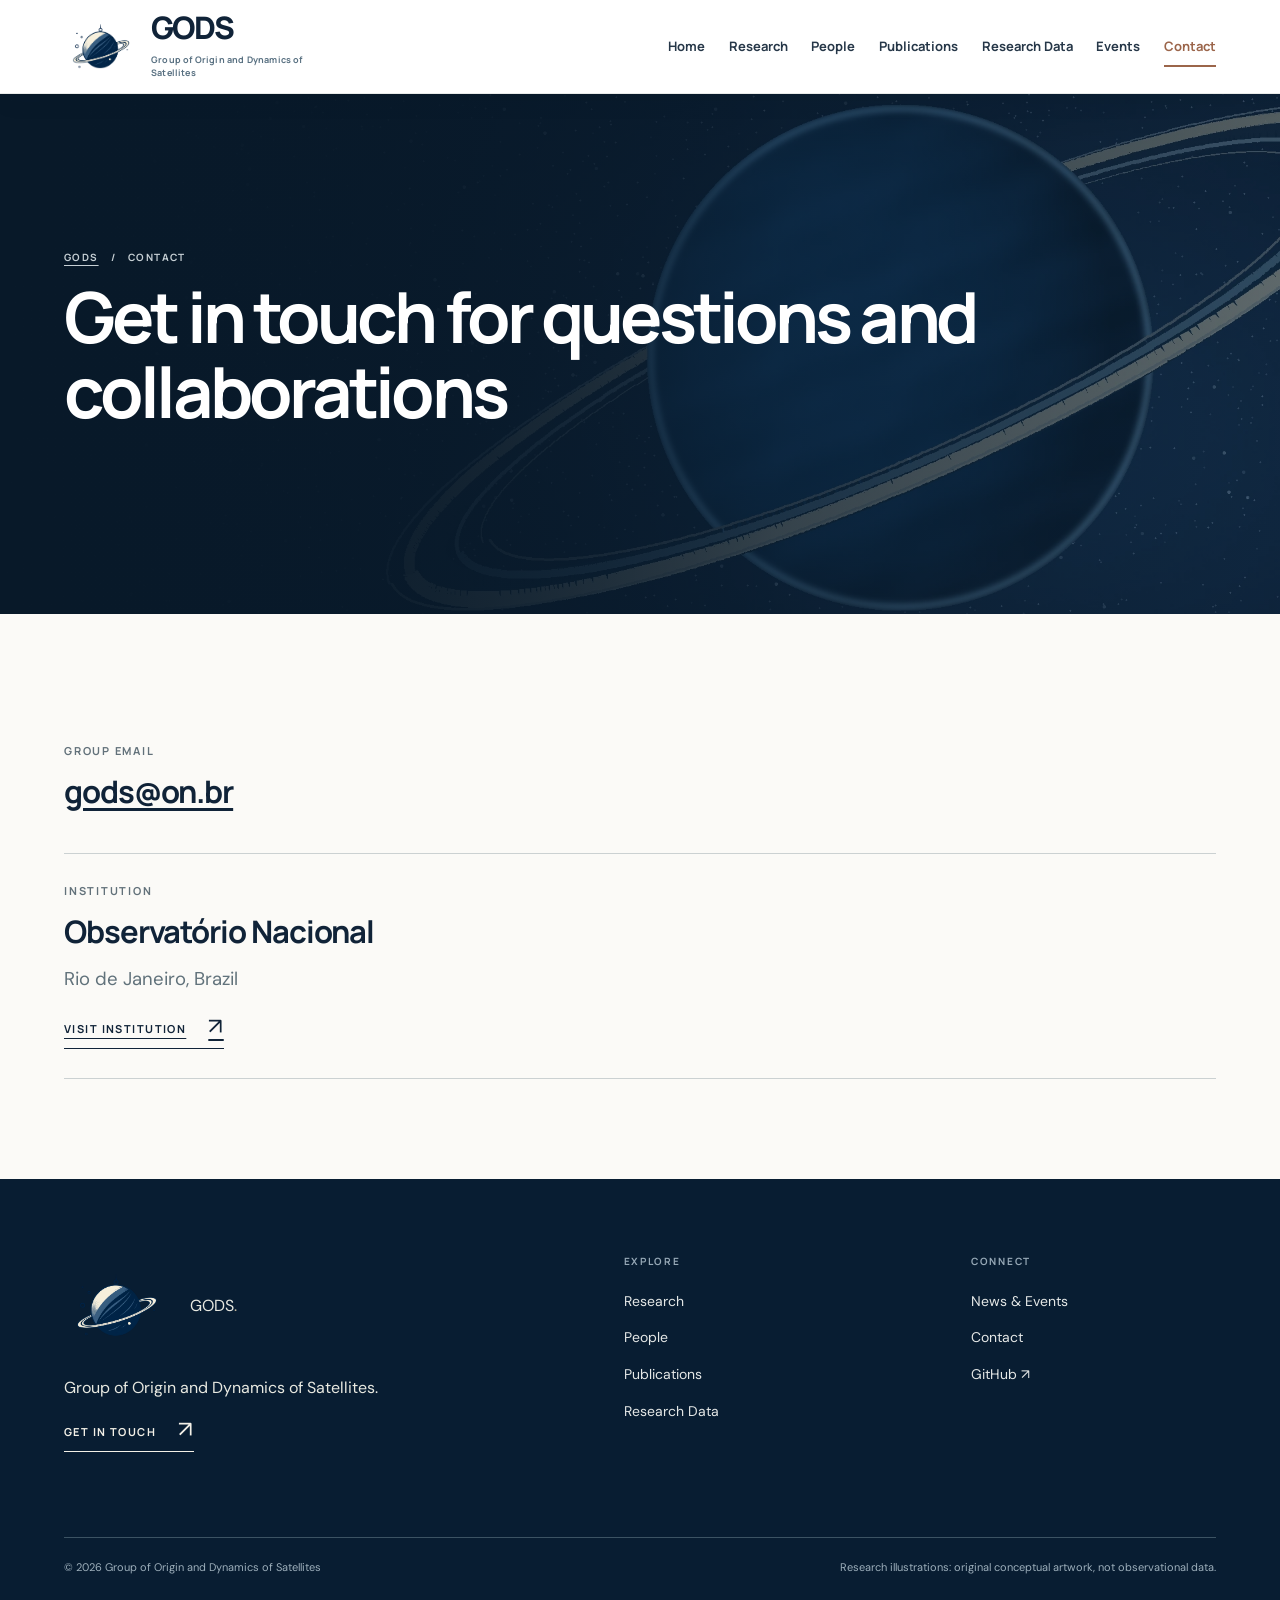
==== commit 8e1a04b5: "Update SEO for astrogods.org" ====
--- a/contact.html
+++ b/contact.html
@@ -6,20 +6,23 @@
     <meta charset="utf-8">
     <meta name="viewport" content="width=device-width, initial-scale=1">
     <meta name="theme-color" content="#08243d">
-    <meta name="description" content="Contact the GODS research group at Observatório Nacional in Brazil.">
+    <meta name="description" content="Get in touch with GODS, the Group of Origin and Dynamics of Satellites at Observatório Nacional, Rio de Janeiro, Brazil, for inquiries and collaborations.">
 
     <meta property="og:type" content="website">
-    <meta property="og:title" content="Contact | GODS">
-    <meta property="og:description" content="Contact the GODS research group at Observatório Nacional in Brazil.">
-    <meta property="og:image" content="assets/images/hero-orbits.webp">
+    <meta property="og:title" content="Contact | GODS — Observatório Nacional">
+    <meta property="og:description" content="Get in touch with GODS, the Group of Origin and Dynamics of Satellites at Observatório Nacional, Rio de Janeiro, Brazil, for inquiries and collaborations.">
+    <meta property="og:image" content="https://astrogods.org/assets/images/hero-orbits.webp">
 
-    <title>Contact | GODS </title>
+    <title>Contact | GODS — Observatório Nacional</title>
 
     <link rel="icon" href="assets/images/favicon.svg" type="image/svg+xml">
     <link rel="stylesheet" href="assets/css/style.css">
 
     <script defer src="assets/js/content.js"></script>
     <script defer src="assets/js/layout.js"></script>
+
+    <meta property="og:url" content="https://astrogods.org/contact.html">
+    <link rel="canonical" href="https://astrogods.org/contact.html">
 </head>
 
 <body>
--- a/assets/css/style.css
+++ b/assets/css/style.css
@@ -4,7 +4,7 @@
 :root{--ink:#102338;--navy:#071a2f;--deep:#071321;--slate:#54728a;--ivory:#f5f1e5;--paper:#fbfaf7;--white:#fff;--muted:#5a6670;--line:#d9ddd9;--gold:#c4a779;--font:'DM Sans',Arial,sans-serif;--display:'Manrope','DM Sans',Arial,sans-serif;--max:1376px;--ease:cubic-bezier(.2,.65,.2,1)}
 *{box-sizing:border-box}html{scroll-behavior:smooth}body{margin:0;font:400 16px/1.7 var(--font);color:var(--ink);background:var(--paper);-webkit-font-smoothing:antialiased}img{max-width:100%;display:block}a{color:inherit;text-decoration:none}button,input,select{font:inherit}button{cursor:pointer}button,input,select{touch-action:manipulation}::selection{background:#c7d8e1;color:var(--deep)}:focus-visible{outline:3px solid #6aa7c7;outline-offset:4px}.sr-only{position:absolute;width:1px;height:1px;overflow:hidden;clip:rect(0,0,0,0);white-space:nowrap}.skip-link{position:fixed;top:-60px;left:12px;z-index:100;padding:12px 18px;color:#fff;background:#111}.skip-link:focus{top:12px}.container{max-width:var(--max);padding:0 clamp(24px,5vw,80px);margin:0 auto}.kicker{font:700 11px/1.3 var(--display);letter-spacing:.18em;text-transform:uppercase}.kicker:before{content:'';width:22px;height:1px;background:currentColor;display:inline-block;vertical-align:middle;margin:0 14px 3px 0;opacity:.75}.section-no{font:600 11px/1 var(--display);letter-spacing:.13em;color:#8b8d89}.display{font-family:var(--display);font-weight:700;letter-spacing:-.055em;line-height:1.06}.section-title{font-size:clamp(2.65rem,5.4vw,5.4rem);margin:0}.body-xl{font-size:clamp(1.2rem,1.9vw,1.6rem);line-height:1.6}.small{font-size:13px}.muted{color:var(--muted)}.light{color:#fff}.overline{color:#8d614c}.line-link{display:inline-flex;align-items:center;gap:22px;border-bottom:1px solid currentColor;padding:0 0 10px;font:700 11px/1.2 var(--display);letter-spacing:.13em;text-transform:uppercase;transition:gap .25s var(--ease)}.line-link:hover{gap:32px}.line-link .arrow{font:400 23px/1 var(--font);margin-top:-4px}.btn{display:inline-flex;align-items:center;justify-content:center;gap:20px;min-height:52px;background:var(--ivory);color:var(--deep);border:1px solid var(--ivory);padding:12px 24px;font:700 11px var(--display);letter-spacing:.1em;text-transform:uppercase;transition:.25s ease}.btn:hover{background:#fff;transform:translateY(-2px)}.btn-outline{background:transparent;color:inherit;border:1px solid currentColor}.btn-outline:hover{background:#ffffff1c}.grid-rule{border-top:1px solid #d9dcd9}.text-label{font:700 11px var(--display);letter-spacing:.16em;text-transform:uppercase;color:#62717a}.surface-ivory{background:var(--ivory)}.surface-white{background:#fff}.surface-dark{background:var(--deep);color:#f7f5ee}
 /* Header */
-.top-strap{background:#08243d;color:#d6e1e9;min-height:31px;display:flex;align-items:center}.top-strap .container{width:100%;display:flex;justify-content:space-between;gap:15px;font:600 9px/1.5 var(--display);letter-spacing:.14em;text-transform:uppercase}.header{height:94px;position:relative;z-index:25;background:#fff;border-bottom:1px solid #e9ebe9}.header.is-sticky{position:sticky;top:0;box-shadow:0 8px 25px #0819290b}.header .container{height:100%;display:flex;justify-content:space-between;align-items:center;gap:35px}.brand{display:flex;align-items:center;gap:14px;min-width:280px}.brand-mark{height:64px;width:73px;object-fit:contain}.brand-name{font:800 31px/.95 var(--display);letter-spacing:-.065em}.brand-sub{display:block;max-width:155px;font:700 9px/1.5 var(--display);letter-spacing:.02em;color:#587081;margin-top:5px}.nav{display:flex;align-items:center;gap:clamp(13px,1.85vw,29px);height:100%}.nav a{font:700 11px/1.4 var(--display);color:#263748;padding:37px 0;white-space:nowrap;position:relative;transition:color .18s}.nav a:hover,.nav a[aria-current=page]{color:#9b654a}.nav a[aria-current=page]:after{content:'';position:absolute;bottom:26px;left:0;right:0;height:2px;background:#9b654a}.nav-toggle{display:none;align-items:center;justify-content:center;flex-direction:column;gap:5px;background:transparent;border:1px solid #bdc7cc;width:46px;height:46px}.nav-toggle span{height:2px;background:var(--ink);width:20px;transition:transform .2s}
+.top-strap{background:#08243d;color:#d6e1e9;min-height:31px;display:flex;align-items:center}.top-strap .container{width:100%;display:flex;justify-content:space-between;gap:15px;font:600 9px/1.5 var(--display);letter-spacing:.14em;text-transform:uppercase}.header{height:94px;position:relative;z-index:25;background:#fff;border-bottom:1px solid #e9ebe9}.header.is-sticky{position:sticky;top:0;box-shadow:0 8px 25px #0819290b}.header .container{height:100%;display:flex;justify-content:space-between;align-items:center;gap:35px}.brand{display:flex;align-items:center;gap:14px;min-width:280px}.brand-mark{height:64px;width:73px;object-fit:contain}.brand-name{font:800 31px/.95 var(--display);letter-spacing:-.065em}.brand-sub{display:block;max-width:155px;font:700 9px/1.5 var(--display);letter-spacing:.02em;color:#587081;margin-top:5px}.nav{display:flex;align-items:center;gap:clamp(13px,1.85vw,29px);height:100%}.nav a{font:700 13px/1.4 var(--display);color:#263748;padding:37px 0;white-space:nowrap;position:relative;transition:color .18s}.nav a:hover,.nav a[aria-current=page]{color:#9b654a}.nav a[aria-current=page]:after{content:'';position:absolute;bottom:26px;left:0;right:0;height:2px;background:#9b654a}.nav-toggle{display:none;align-items:center;justify-content:center;flex-direction:column;gap:5px;background:transparent;border:1px solid #bdc7cc;width:46px;height:46px}.nav-toggle span{height:2px;background:var(--ink);width:20px;transition:transform .2s}
 /* Home hero */
 .hero{min-height:min(770px,calc(100svh - 125px));position:relative;background:var(--deep) url('../images/hero-orbits.webp') center center / cover no-repeat;display:flex;align-items:center;color:#fff;overflow:hidden}.hero:after{content:'';position:absolute;inset:0;pointer-events:none;background:linear-gradient(180deg,transparent 78%,rgba(0,0,0,.22));z-index:1}.hero .container{position:relative;z-index:2;width:100%;padding-top:80px;padding-bottom:108px}.hero-intro{display:inline-flex;align-items:center;gap:12px;margin-bottom:29px;color:#d8d8cf;font:700 11px var(--display);letter-spacing:.18em;text-transform:uppercase}.hero-intro:before{content:'';height:1px;width:45px;background:var(--gold)}.hero h1{font:700 clamp(3.9rem,7.9vw,8.8rem)/.99 var(--display);letter-spacing:-.065em;max-width:960px;margin:0 0 34px}.hero h1 em{font-style:normal;color:#d6c3a2}.hero p{max-width:470px;font-size:clamp(16px,1.6vw,20px);color:#e2e7e8;line-height:1.7;margin:0 0 36px}.hero-actions{display:flex;gap:18px;align-items:center;flex-wrap:wrap}.hero-foot{position:absolute;bottom:23px;left:0;width:100%;z-index:3;color:#b9c5cd}.hero-foot .container{display:flex;justify-content:space-between;align-items:center;padding-top:0;padding-bottom:0;font:700 10px var(--display);letter-spacing:.13em;text-transform:uppercase}.scroll-cue{display:flex;align-items:center;gap:16px}.scroll-cue:before{content:'';width:39px;height:1px;background:#c5c4b6}
 /* Introductions */
@@ -29,7 +29,7 @@
 }
 .footer-heading{font:700 10px var(--display);letter-spacing:.17em;text-transform:uppercase;color:#96a8b6;margin-bottom:22px}.footer-col a{display:block;color:#e5e8e7;font-size:14px;margin:0 0 13px;transition:color .2s}.footer-col a:hover{color:#c7b08e}.footer-bottom{display:flex;justify-content:space-between;gap:20px;padding-top:21px;border-top:1px solid #3c5363;color:#9dafbb;font-size:11px;line-height:1.6}.footer-bottom a{text-decoration:underline;text-underline-offset:3px}
 /* Inner page layout */
-.page-hero{background:#102a43;color:#fff;min-height:520px;display:flex;align-items:center;position:relative;overflow:hidden}.page-hero .hero-bg{position:absolute;inset:0;width:100%;height:100%;object-fit:cover;opacity:.53}.page-hero:after{content:'';position:absolute;inset:0;background:linear-gradient(90deg,#081929 0%,#081929d9 34%,#0819293d 100%)}.page-hero .container{width:100%;z-index:1;position:relative;padding-top:95px;padding-bottom:100px}.page-hero h1{font-size:clamp(4.5rem,8.3vw,9rem);margin:15px 0 24px;max-width:1040px}.page-hero p{max-width:630px;color:#e1e6e8;font-size:clamp(17px,1.6vw,20px);margin:0}.page-hero .breadcrumb{display:flex;gap:12px;align-items:center;font:700 10px var(--display);letter-spacing:.14em;text-transform:uppercase;color:#c7d0d5}.page-hero .breadcrumb a{text-decoration:underline;text-underline-offset:4px}.page-intro{padding:100px 0;background:var(--paper)}.page-intro-grid{display:grid;grid-template-columns:.6fr 1.4fr;gap:7vw}.page-intro h2{font-size:clamp(2.4rem,4vw,4.65rem);margin:0 0 26px}.page-intro p{font-size:clamp(17px,1.45vw,21px);color:#5c6b76;margin:0 0 18px;max-width:850px}.research-detail{padding:90px 0;border-top:1px solid #d5d9d6}.research-detail:nth-child(even){background:#fff}.research-detail:nth-child(odd){background:#f3f1eb}.research-detail-grid{display:grid;grid-template-columns:1fr 1fr;gap:clamp(30px,6vw,110px);align-items:center}.research-detail.reverse .research-media{order:2}.research-detail.reverse .research-text{order:1}.research-media{aspect-ratio:1.14;background:#091c32;overflow:hidden}.research-media img{width:100%;height:100%;object-fit:cover}.research-text h2{font-size:clamp(2.5rem,4.3vw,4.85rem);margin:22px 0 27px}.research-text p{font-size:17px;color:#5d6a70;line-height:1.85}.tagline{border-top:1px solid #c5cbd0;padding-top:20px;margin-top:35px;display:flex;gap:8px;flex-wrap:wrap}.tag{display:inline-block;border:1px solid #aeb9c1;padding:7px 11px;font:700 10px var(--display);letter-spacing:.06em;text-transform:uppercase}.action-band{padding:100px 0;background:#102a43;color:#f4f4ed}.action-band .container{display:flex;justify-content:space-between;gap:48px;align-items:center}.action-band h2{font-size:clamp(2.5rem,5vw,5.8rem);margin:16px 0;max-width:760px}.action-band p{color:#c0ccd3;max-width:540px}.action-band .line-link{flex-shrink:0}
+.page-hero{background:#102a43;color:#fff;min-height:520px;display:flex;align-items:center;position:relative;overflow:hidden}.page-hero .hero-bg{position:absolute;inset:0;width:100%;height:100%;object-fit:cover;opacity:.53}.page-hero:after{content:'';position:absolute;inset:0;background:linear-gradient(90deg,#081929 0%,#081929d9 34%,#0819293d 100%)}.page-hero .container{width:100%;z-index:1;position:relative;padding-top:95px;padding-bottom:100px}.page-hero h1{font-size:clamp(3.2rem,5.5vw,6rem);margin:15px 0 24px;max-width:1040px}.page-hero p{max-width:630px;color:#e1e6e8;font-size:clamp(17px,1.6vw,20px);margin:0}.page-hero .breadcrumb{display:flex;gap:12px;align-items:center;font:700 10px var(--display);letter-spacing:.14em;text-transform:uppercase;color:#c7d0d5}.page-hero .breadcrumb a{text-decoration:underline;text-underline-offset:4px}.page-intro{padding:100px 0;background:var(--paper)}.page-intro-grid{display:grid;grid-template-columns:.6fr 1.4fr;gap:7vw}.page-intro h2{font-size:clamp(2.4rem,4vw,4.65rem);margin:0 0 26px}.page-intro p{font-size:clamp(17px,1.45vw,21px);color:#5c6b76;margin:0 0 18px;max-width:850px}.research-detail{padding:90px 0;border-top:1px solid #d5d9d6}.research-detail:nth-child(even){background:#fff}.research-detail:nth-child(odd){background:#f3f1eb}.research-detail-grid{display:grid;grid-template-columns:1fr 1fr;gap:clamp(30px,6vw,110px);align-items:center}.research-detail.reverse .research-media{order:2}.research-detail.reverse .research-text{order:1}.research-media{aspect-ratio:1.14;background:#091c32;overflow:hidden}.research-media img{width:100%;height:100%;object-fit:cover}.research-text h2{font-size:clamp(2.5rem,4.3vw,4.85rem);margin:22px 0 27px}.research-text p{font-size:17px;color:#5d6a70;line-height:1.85}.tagline{border-top:1px solid #c5cbd0;padding-top:20px;margin-top:35px;display:flex;gap:8px;flex-wrap:wrap}.tag{display:inline-block;border:1px solid #aeb9c1;padding:7px 11px;font:700 10px var(--display);letter-spacing:.06em;text-transform:uppercase}.action-band{padding:100px 0;background:#102a43;color:#f4f4ed}.action-band .container{display:flex;justify-content:space-between;gap:48px;align-items:center}.action-band h2{font-size:clamp(2.5rem,5vw,5.8rem);margin:16px 0;max-width:760px}.action-band p{color:#c0ccd3;max-width:540px}.action-band .line-link{flex-shrink:0}
 /* People */
 .people-section{padding:100px 0}.people-heading{font-size:clamp(2.9rem,5vw,5.7rem);margin:18px 0 52px}.person-feature{display:grid;grid-template-columns:.8fr 1.2fr;min-height:480px;background:#f0eee8}.person-picture{background:#0e2944 url('../images/moons.webp') center/cover;display:flex;align-items:center;justify-content:center;position:relative;min-height:350px}.person-picture:after{content:'';position:absolute;inset:0;background:#0a192633}.person-monogram{position:relative;z-index:1;border:1px solid #f0efdf70;border-radius:50%;height:190px;width:190px;display:grid;place-items:center;color:#f2f0df;font:700 65px var(--display);letter-spacing:-.07em}.person-content{padding:clamp(32px,5vw,79px);display:flex;flex-direction:column;justify-content:center}.person-content h3{font-size:clamp(2.4rem,4.4vw,5.5rem);margin:13px 0 12px}.person-content .role{font:700 11px var(--display);letter-spacing:.15em;text-transform:uppercase;color:#a06f50}.person-content p{color:#586775;max-width:580px;font-size:18px}.person-links{display:flex;flex-wrap:wrap;gap:24px;margin-top:24px}.roster{padding:90px 0 115px;background:#fff}.roster-group{margin-top:55px}.roster-group h3{font:700 24px var(--display);letter-spacing:-.04em;padding-bottom:20px;border-bottom:1px solid #c8cfce}.roster-grid{display:grid;grid-template-columns:repeat(3,1fr);gap:24px;margin-top:25px}.person-small{border-top:3px solid #0b314f;padding:25px 10px 27px 0}.person-small h4{font:700 22px var(--display);margin:0 0 6px}.person-small p{font-size:14px;color:#687780}.blank-panel{padding:37px;background:#f1f3f0;color:#5c6b77;font-size:16px;border-left:3px solid #96a8ac}.blank-panel p{margin:0}
 /* Content archives */
@@ -42,6 +42,6 @@
 .js .reveal{opacity:0;transform:translateY(22px);transition:opacity .7s ease,transform .7s var(--ease)}.js .reveal.visible{opacity:1;transform:translateY(0)}
 @media(max-width:1200px){.nav{gap:13px}.nav a{font-size:10px}.brand{min-width:230px}.brand-sub{max-width:135px}.research-mosaic{grid-template-columns:1fr 1fr;grid-template-rows:310px 280px 290px}.mosaic-item:nth-child(1){grid-row:span 2}.mosaic-item:nth-child(4){grid-column:1/-1}.mosaic-item:nth-child(3){grid-column:2;grid-row:2}}
 @media(max-width:960px){.header{height:80px}.brand-mark{width:58px;height:57px}.nav-toggle{display:flex}.nav{position:absolute;top:80px;left:0;right:0;background:#fff;border-top:1px solid #e1e4e6;display:none;flex-direction:column;align-items:stretch;height:auto;gap:0;padding:16px 6% 28px;box-shadow:0 22px 30px #07182725}.nav.is-open{display:flex}.nav a{padding:15px 5px;font-size:15px;border-bottom:1px solid #ebeeed}.nav a[aria-current=page]:after{display:none}.hero{min-height:650px}.hero h1{max-width:740px}.intro-grid{gap:35px}.split-content{padding:60px 40px}.footer-top{gap:40px}.roster-grid{grid-template-columns:repeat(2,1fr)}}
-@media(max-width:700px){body{font-size:15px}.container{padding:0 23px}.top-strap .container{font-size:8px}.top-strap .strap-right{display:none}.brand{min-width:0}.brand-name{font-size:27px}.brand-sub{font-size:8px}.hero{min-height:660px;background-position:62% center}.hero:before{content:'';position:absolute;inset:0;background:linear-gradient(90deg,#061625e8,#091928a0 60%,#09192845)}.hero .container{padding-top:68px;padding-bottom:96px}.hero h1{font-size:clamp(3.55rem,13vw,5.3rem);max-width:530px}.hero p{max-width:400px}.hero-foot .container{font-size:8px}.hero-foot .hide-mobile{display:none}.intro-panel{padding:78px 0}.intro-grid{grid-template-columns:1fr;gap:24px}.intro-aside{gap:12px}.intro-grid h2{font-size:clamp(2.65rem,10vw,4.3rem)}.research-section,.archive-panel,.updates-section{padding:72px 0 85px}.section-header{flex-direction:column;align-items:flex-start;gap:24px}.research-mosaic{display:grid;grid-template-columns:1fr 1fr;grid-template-rows:320px 235px 235px;gap:10px}.mosaic-item:nth-child(1){grid-column:1/-1;grid-row:1}.mosaic-item:nth-child(2){grid-column:1;grid-row:2}.mosaic-item:nth-child(3){grid-column:2;grid-row:2}.mosaic-item:nth-child(4){grid-column:1/-1;grid-row:3}.mosaic-caption{padding:17px}.mosaic-caption h3{font-size:clamp(18px,4.1vw,26px)}.mosaic-caption .mini-arrow{display:none}.statement{padding:78px 0}.statement h2{font-size:clamp(2.75rem,10vw,4.8rem)}.split-feature,.split-feature.reverse{grid-template-columns:1fr}.split-feature .split-image,.split-feature.reverse .split-image{order:1;min-height:340px}.split-feature .split-content,.split-feature.reverse .split-content{order:2;padding:60px 23px 70px}.archive-layout,.updates-panel{grid-template-columns:1fr;gap:26px}.archive-layout h2{font-size:clamp(3rem,10vw,5rem)}.updates-visual{min-height:280px}.footer-top{grid-template-columns:1fr 1fr;gap:38px;padding-bottom:42px}.footer-identity{grid-column:1/-1}.footer-bottom{flex-direction:column}.page-hero{min-height:460px}.page-hero .container{padding-top:75px;padding-bottom:75px}.page-hero h1{font-size:clamp(3.9rem,13vw,6.5rem)}.page-intro{padding:76px 0}.page-intro-grid{grid-template-columns:1fr;gap:24px}.research-detail{padding:65px 0}.research-detail-grid,.research-detail.reverse .research-detail-grid{grid-template-columns:1fr;gap:29px}.research-detail .research-media,.research-detail.reverse .research-media{order:1}.research-detail .research-text,.research-detail.reverse .research-text{order:2}.research-detail .research-text h2{margin:13px 0 20px}.action-band{padding:75px 0}.action-band .container{flex-direction:column;align-items:flex-start}.person-feature{grid-template-columns:1fr}.people-section,.roster,.archive-section{padding:70px 0}.person-picture{min-height:290px}.person-content{padding:40px 25px}.archive-tools{align-items:stretch;flex-direction:column}.filter-fields{width:100%}.filter-fields input,.filter-fields select{flex:1;min-width:0}.pub-entry{grid-template-columns:53px 1fr;gap:15px}.pub-kind{grid-column:2}.data-grid,.guideline-grid{grid-template-columns:1fr}.contact-wrap{grid-template-columns:1fr;gap:24px}.contact-wrap h2{margin-bottom:20px}}
+@media(max-width:700px){body{font-size:15px}.container{padding:0 23px}.top-strap .container{font-size:8px}.top-strap .strap-right{display:none}.brand{min-width:0}.brand-name{font-size:27px}.brand-sub{font-size:8px}.hero{min-height:660px;background-position:62% center}.hero:before{content:'';position:absolute;inset:0;background:linear-gradient(90deg,#061625e8,#091928a0 60%,#09192845)}.hero .container{padding-top:68px;padding-bottom:96px}.hero h1{font-size:clamp(3.55rem,13vw,5.3rem);max-width:530px}.hero p{max-width:400px}.hero-foot .container{font-size:8px}.hero-foot .hide-mobile{display:none}.intro-panel{padding:78px 0}.intro-grid{grid-template-columns:1fr;gap:24px}.intro-aside{gap:12px}.intro-grid h2{font-size:clamp(2.65rem,10vw,4.3rem)}.research-section,.archive-panel,.updates-section{padding:72px 0 85px}.section-header{flex-direction:column;align-items:flex-start;gap:24px}.research-mosaic{display:grid;grid-template-columns:1fr 1fr;grid-template-rows:320px 235px 235px;gap:10px}.mosaic-item:nth-child(1){grid-column:1/-1;grid-row:1}.mosaic-item:nth-child(2){grid-column:1;grid-row:2}.mosaic-item:nth-child(3){grid-column:2;grid-row:2}.mosaic-item:nth-child(4){grid-column:1/-1;grid-row:3}.mosaic-caption{padding:17px}.mosaic-caption h3{font-size:clamp(18px,4.1vw,26px)}.mosaic-caption .mini-arrow{display:none}.statement{padding:78px 0}.statement h2{font-size:clamp(2.75rem,10vw,4.8rem)}.split-feature,.split-feature.reverse{grid-template-columns:1fr}.split-feature .split-image,.split-feature.reverse .split-image{order:1;min-height:340px}.split-feature .split-content,.split-feature.reverse .split-content{order:2;padding:60px 23px 70px}.archive-layout,.updates-panel{grid-template-columns:1fr;gap:26px}.archive-layout h2{font-size:clamp(3rem,10vw,5rem)}.updates-visual{min-height:280px}.footer-top{grid-template-columns:1fr 1fr;gap:38px;padding-bottom:42px}.footer-identity{grid-column:1/-1}.footer-bottom{flex-direction:column}.page-hero{min-height:460px}.page-hero .container{padding-top:75px;padding-bottom:75px}.page-hero h1{font-size:clamp(3rem,8vw,4.5rem)}.page-intro{padding:76px 0}.page-intro-grid{grid-template-columns:1fr;gap:24px}.research-detail{padding:65px 0}.research-detail-grid,.research-detail.reverse .research-detail-grid{grid-template-columns:1fr;gap:29px}.research-detail .research-media,.research-detail.reverse .research-media{order:1}.research-detail .research-text,.research-detail.reverse .research-text{order:2}.research-detail .research-text h2{margin:13px 0 20px}.action-band{padding:75px 0}.action-band .container{flex-direction:column;align-items:flex-start}.person-feature{grid-template-columns:1fr}.people-section,.roster,.archive-section{padding:70px 0}.person-picture{min-height:290px}.person-content{padding:40px 25px}.archive-tools{align-items:stretch;flex-direction:column}.filter-fields{width:100%}.filter-fields input,.filter-fields select{flex:1;min-width:0}.pub-entry{grid-template-columns:53px 1fr;gap:15px}.pub-kind{grid-column:2}.data-grid,.guideline-grid{grid-template-columns:1fr}.contact-wrap{grid-template-columns:1fr;gap:24px}.contact-wrap h2{margin-bottom:20px}}
 @media(max-width:420px){.top-strap{min-height:27px}.top-strap .container{font-size:7px}.hero h1{font-size:3.45rem}.hero-actions .btn{font-size:10px;padding:12px 16px}.brand-mark{width:50px;height:51px}.brand{gap:9px}.brand-name{font-size:25px}.brand-sub{font-size:7.5px}.research-mosaic{grid-template-rows:320px 230px 230px}.mosaic-caption h3{font-size:17px}.footer-lockup{gap:17px}.footer-name{font-size:3rem}.tabs button{padding:11px 11px 13px;font-size:11px}.tabs button:first-child{padding-left:0}}
 @media(prefers-reduced-motion:reduce){html{scroll-behavior:auto}*,*:before,*:after{transition-duration:.01ms!important;animation-duration:.01ms!important}.js .reveal{opacity:1!important;transform:none!important}}
